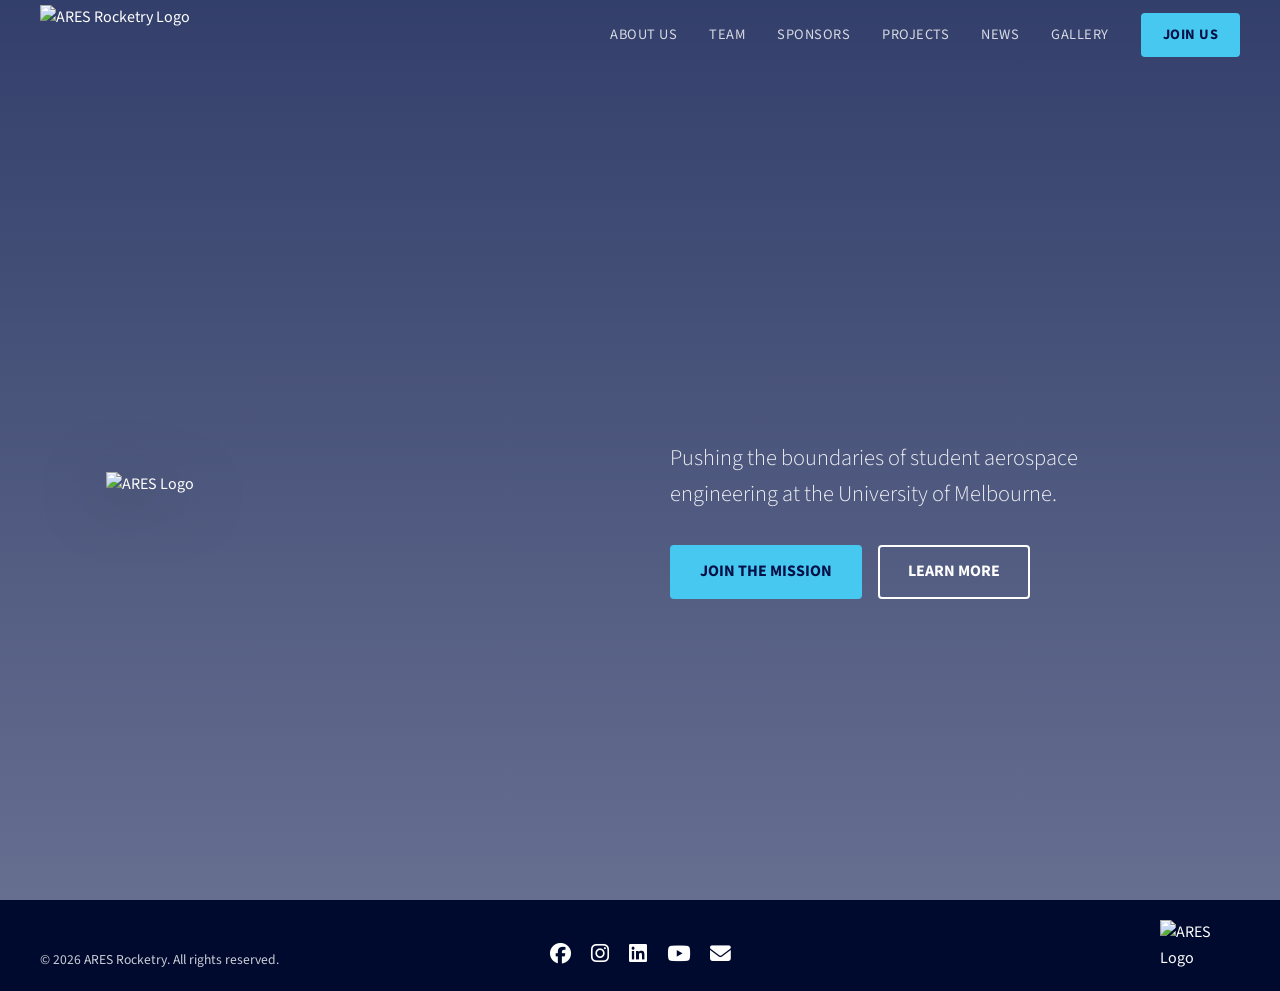
==== index.html @ e1964a57 "added favicons" ====
<!DOCTYPE html>
<html lang="en">

<head>
    <meta charset="UTF-8">
    <meta name="viewport" content="width=device-width, initial-scale=1.0">
    <title>ARES Rocketry</title>
    <meta name="description"
        content="ARES Rocketry Team at the University of Melbourne. Building high-powered rockets and pushing the boundaries of student aerospace engineering.">

    <!-- Google Fonts -->
    <link rel="preconnect" href="https://fonts.googleapis.com">
    <link rel="preconnect" href="https://fonts.gstatic.com" crossorigin>
    <link
        href="https://fonts.googleapis.com/css2?family=Fraunces:opsz,wght@9..144,300;400;600;700&family=Source+Sans+Pro:wght@300;400;600;700&display=swap"
        rel="stylesheet">

    <!-- Main Stylesheet -->
    <link rel="stylesheet" href="styles.css">

    <!-- Font Awesome -->
    <link rel="stylesheet" href="https://cdnjs.cloudflare.com/ajax/libs/font-awesome/6.5.1/css/all.min.css"
        crossorigin="anonymous" referrerpolicy="no-referrer">

    <!-- Favicon -->
    <link rel="icon" href="assets/logos/ARES LOGO-WHITE-BLUE.png" type="image/png">
</head>

<body class="home-page">

    <!-- Navigation -->
    <header class="header">
        <div class="header__container">
            <a href="/" class="logo">
                <img src="assets/ares-logo.png" alt="ARES Rocketry Logo" class="logo__img">
            </a>

            <button class="nav-toggle" aria-label="Toggle navigation"><span class="hamburger"></span></button>
            <nav class="nav">
                <ul class="nav__list">
                    <li class="nav__item"><a href="about/" class="nav__link">About Us</a></li>
                    <li class="nav__item"><a href="team/" class="nav__link">Team</a></li>
                    <li class="nav__item"><a href="sponsors/" class="nav__link">Sponsors</a></li>
                    <li class="nav__item"><a href="projects/" class="nav__link">Projects</a></li>
                    <li class="nav__item"><a href="news/" class="nav__link">News</a></li>
                    <li class="nav__item"><a href="gallery/" class="nav__link">Gallery</a></li>
                    <li class="nav__item"><a href="join/" class="nav__link btn btn--primary">Join Us</a></li>
                </ul>
            </nav>
        </div>
    </header>

    <main>
        <!-- Hero Section -->
        <section id="hero" class="hero">
            <div class="hero__background"></div>
            <div class="container hero__container">
                <div class="hero__logo">
                    <img src="assets/ares-logo.png" alt="ARES Logo" class="hero__logo-img">
                </div>
                <div class="hero__content">
                    <p class="hero__subtitle hero-animate delay-100">
                        Pushing the boundaries of student aerospace engineering at the University of Melbourne.
                    </p>
                    <div class="hero__actions">
                        <a href="join/" class="btn btn--primary hero-animate delay-200">Join the Mission</a>
                        <a href="about/" class="btn btn--outline hero-animate delay-300">Learn More</a>
                    </div>
                </div>
            </div>
        </section>
    </main>

    <footer class="footer">
        <div class="container footer__container">
            <div class="footer__copyright">
                <p>
                    &copy;
                    <script>document.write(new Date().getFullYear())</script>
                    ARES Rocketry. All rights reserved.
                </p>
            </div>

            <div class="footer__socials">
                <a href="https://www.facebook.com/unimelbARES/" target="_blank" rel="noopener" aria-label="Facebook">
                    <i class="fab fa-facebook"></i>
                </a>
                <a href="https://www.instagram.com/aresunimelb/?hl=en" target="_blank" rel="noopener"
                    aria-label="Instagram">
                    <i class="fab fa-instagram"></i>
                </a>
                <a href="https://au.linkedin.com/company/aresunimelb" target="_blank" rel="noopener"
                    aria-label="LinkedIn">
                    <i class="fab fa-linkedin"></i>
                </a>
                <a href="https://www.youtube.com/channel/UCSasWA_I84a9hVrnzslJ3YQ" target="_blank" rel="noopener"
                    aria-label="YouTube">
                    <i class="fab fa-youtube"></i>
                </a>
                <a href="mailto:ares-rocketry@unimelb.edu.au" aria-label="Email">
                    <i class="fas fa-envelope"></i>
                </a>
            </div>

            <div class="footer__logo">
                <img src="assets/ares-logo.png" alt="ARES Logo">
            </div>
        </div>
    </footer>

    <script src="script.js"></script>
</body>

</html>
---- styles.css ----
:root {
    /* Colors - University of Melbourne ARES Theme */
    --color-primary: #000f46;
    /* Deep Navy */
    --color-secondary: #46c8f0;
    /* Light Cyan/Blue */
    --color-white: #ffffff;
    --color-bg-light: #f5f7fa;
    --color-text-main: #2d2d2d;
    --color-text-muted: #555555;

    /* Typography */
    --font-heading: 'Fraunces', serif;
    --font-body: 'Source Sans Pro', sans-serif;

    /* Spacing */
    --spacing-sm: 8px;
    --spacing-md: 16px;
    --spacing-lg: 32px;
    --spacing-xl: 64px;

    /* Border Radius */
    --radius-sm: 4px;
    --radius-md: 8px;

    /* Shadows */
    --shadow-card: 0 4px 12px rgba(0, 0, 0, 0.08);
    --shadow-hover: 0 8px 24px rgba(0, 0, 0, 0.12);
}

/* Reset & Global */
* {
    box-sizing: border-box;
    margin: 0;
    padding: 0;
}

html {
    scroll-behavior: smooth;
    height: 100%;
}

body {
    font-family: var(--font-body);
    background-color: var(--color-white);
    color: var(--color-text-main);
    line-height: 1.6;
    overflow-x: hidden;
    min-height: 100%;
    display: flex;
    flex-direction: column;
}

main {
    flex: 1;
}

img {
    max-width: 100%;
    display: block;
}

a {
    text-decoration: none;
    color: inherit;
    transition: color 0.2s ease;
}

ul {
    list-style: none;
}

/* Typography */
h1,
h2,
h3,
h4,
h5,
h6 {
    font-family: var(--font-heading);
    font-weight: 700;
    color: var(--color-primary);
    margin-bottom: var(--spacing-md);
}

h1 {
    font-size: 3.5rem;
    line-height: 1.1;
}

h2 {
    font-size: 2.5rem;
    text-align: center;
    position: relative;
    padding-bottom: var(--spacing-sm);
}

h2::after {
    content: '';
    display: block;
    width: 60px;
    height: 3px;
    background: var(--color-secondary);
    margin: var(--spacing-sm) auto 0;
}

p {
    margin-bottom: var(--spacing-md);
    color: var(--color-text-muted);
}

/* Layout Utilities */
.container {
    width: 90%;
    max-width: 1100px;
    margin: 0 auto;
    padding: 0 var(--spacing-md);
}

.section {
    padding: var(--spacing-xl) 0;
}

.section:nth-child(even) {
    background-color: var(--color-bg-light);
}

/* Header */
.header {
    position: sticky;
    top: 0;
    left: 0;
    width: 100%;
    z-index: 1000;
    background: var(--color-primary);
    color: var(--color-white);
    box-shadow: 0 2px 10px rgba(0, 0, 0, 0.1);
}

.header__container {
    display: flex;
    justify-content: space-between;
    align-items: center;
    height: 70px;
    padding: 0 40px;
    max-width: none;
    width: 100%;
}

/* Logo Dropdown */
.logo {
    display: block;
    cursor: pointer;
    flex-shrink: 0;
}

.logo__img {
    height: 60px;
    width: auto;
    display: block;
    border-radius: 0;
    /* hard reset */
    background: none;
    /* remove badge background */
    padding: 0;
    /* remove badge padding */
}


/* Header brand group - not used in new design */
.header__brand-group {
    display: none;
}

.extra-menu-container,
.extra-menu-btn,
.extra-dropdown-menu {
    display: none;
}

/* Navigation list */
.nav__list {
    display: flex;
    height: 70px;
}

.nav__item {
    height: 100%;
    display: flex;
    align-items: center;
}

.nav__link {
    padding: 0 var(--spacing-md);
    height: 100%;
    display: flex;
    align-items: center;
    font-weight: 400;
    font-size: 0.9rem;
    text-transform: uppercase;
    letter-spacing: 0.5px;
    color: rgba(255, 255, 255, 0.8);
    transition: background 0.3s ease, color 0.3s ease;
}

.nav__link:hover {
    background: rgba(255, 255, 255, 0.1);
    color: var(--color-white);
}

/* Active page highlight */
.nav__link.active {
    color: var(--color-white);
    border-bottom: 2px solid var(--color-secondary);
}

/* Special styling for Join Us button in nav */
.nav__link.btn {
    background: var(--color-secondary);
    color: var(--color-primary);
    height: auto;
    padding: 8px 20px;
    border-radius: var(--radius-sm);
    margin-left: var(--spacing-md);
}

.nav__link.btn:hover {
    background: #fff;
}

/* Mobile Nav Toggle */
.nav-toggle {
    display: none;
    background: none;
    border: none;
    cursor: pointer;
    padding: var(--spacing-sm);
}

.hamburger {
    display: block;
    width: 24px;
    height: 2px;
    background: var(--color-white);
    position: relative;
    transition: background 0.3s;
}

.hamburger::before,
.hamburger::after {
    content: '';
    position: absolute;
    width: 100%;
    height: 2px;
    background: var(--color-white);
    left: 0;
    transition: top 0.3s, transform 0.3s;
}

.hamburger::before {
    top: -6px;
}

.hamburger::after {
    top: 6px;
}

/* Buttons */
.btn {
    display: inline-block;
    padding: 12px 28px;
    border-radius: var(--radius-sm);
    font-family: var(--font-body);
    font-weight: 700;
    text-transform: uppercase;
    cursor: pointer;
    transition: all 0.3s ease;
    border: 2px solid transparent;
    text-align: center;
}

.btn--primary {
    background: var(--color-secondary);
    color: var(--color-primary);
}

.btn--primary:hover {
    background: #3bb0d6;
    color: var(--color-white);
}

.btn--large {
    padding: 14px 34px;
    font-size: 1.1rem;
}

.btn--outline {
    background: transparent;
    border-color: var(--color-white);
    color: var(--color-white);
}

.btn--outline:hover {
    background: var(--color-white);
    color: var(--color-primary);
}

/* Hero Section */
.hero {
    height: 100vh;
    min-height: 100vh;
    display: flex;
    align-items: center;
    position: relative;
    background: linear-gradient(rgba(0, 15, 70, 0.8), rgba(0, 15, 70, 0.6)), url('assets/ARES Photos/clean_florence.png');
    background-size: cover;
    background-position: center;
    background-attachment: fixed;
    color: var(--color-white);
    margin-top: -70px;
    padding-top: 70px;
}

.hero__container {
    display: flex;
    align-items: center;
    justify-content: space-between;
    gap: var(--spacing-xl);
    width: 100%;
}

.hero__content {
    max-width: 600px;
    margin-top: 70px;
    flex: 1;
}

.hero__logo {
    flex-shrink: 0;
    display: flex;
    align-items: center;
    justify-content: center;
}

.hero__logo-img {
    width: 500px;
    height: auto;
    filter: drop-shadow(0 10px 30px rgba(0, 0, 0, 0.5));
}

.hero__title {
    color: var(--color-white);
    margin-bottom: var(--spacing-md);
    text-shadow: 0 2px 4px rgba(0, 0, 0, 0.3);
}

.hero__subtitle {
    font-size: 1.4rem;
    color: rgba(255, 255, 255, 0.9);
    margin-bottom: var(--spacing-lg);
    font-weight: 300;
}

.hero__actions {
    display: flex;
    gap: var(--spacing-md);
}

/* About Section */
.about__grid {
    display: grid;
    grid-template-columns: 1fr 1fr;
    gap: var(--spacing-xl);
    align-items: center;
}

.about__visual img {
    border-radius: var(--radius-md);
    box-shadow: var(--shadow-card);
}

/* Team Section */
.grid-4-col {
    display: grid;
    grid-template-columns: repeat(4, 1fr);
    gap: var(--spacing-lg);
}

@media (max-width: 900px) {
    .grid-4-col {
        grid-template-columns: repeat(2, 1fr);
    }
}

@media (max-width: 600px) {
    .grid-4-col {
        grid-template-columns: 1fr;
    }
}

.team__grid {
    display: grid;
    grid-template-columns: repeat(auto-fit, minmax(280px, 1fr));
    gap: var(--spacing-lg);
}

/* Team Cards */
.team-card {
    background: var(--color-white);
    border-radius: var(--radius-md);
    overflow: hidden;
    box-shadow: 0 4px 12px rgba(0, 0, 0, 0.1);
    transition: transform 0.3s, box-shadow 0.3s;
    display: flex;
    flex-direction: column;
}

.team-card:hover {
    transform: translateY(-5px);
    box-shadow: 0 8px 20px rgba(0, 0, 0, 0.15);
}

.team-card__image-placeholder {
    width: 100%;
    aspect-ratio: 3 / 4;
    background: linear-gradient(135deg, #667eea 0%, #764ba2 100%);
    display: flex;
    align-items: center;
    justify-content: center;
    position: relative;
    overflow: hidden;
}

.team-card__image-placeholder::before {
    content: '';
    position: absolute;
    width: 100%;
    height: 100%;
    background: rgba(255, 255, 255, 0.1);
}

.team-card__name {
    font-size: 1.25rem;
    font-weight: 700;
    margin: 20px 20px 8px 20px;
    color: var(--color-text-dark);
    text-align: center;
}

.team-card__role {
    font-size: 0.95rem;
    color: var(--color-primary);
    font-weight: 600;
    margin: 0 20px 20px 20px;
    text-align: center;
    text-transform: uppercase;
    letter-spacing: 0.5px;
}

/* Sponsors Section */
.sponsors__grid {
    display: grid;
    grid-template-columns: repeat(auto-fit, minmax(180px, 1fr));
    gap: var(--spacing-lg);
    align-items: center;
    max-width: 900px;
    margin: 0 auto;
}

.sponsor-logo {
    height: 100px;
    background: var(--color-white);
    display: flex;
    align-items: center;
    justify-content: center;
    border: 1px solid #eee;
    border-radius: var(--radius-md);
    color: #ccc;
    font-weight: bold;
    transition: border-color 0.3s;
}

.sponsor-logo:hover {
    border-color: var(--color-secondary);
}

/* Join Section */
.join {
    background: var(--color-white);
    padding-top: 120px;
}

.join .section__title {
    color: var(--color-primary);
    margin-bottom: 30px;
}


/* Join Page Styles */
.join__card {
    max-width: 900px;
    margin: 0 auto;
    padding: 50px;
    background: var(--color-white);
    text-align: left;
}


.join__card .intro-text {
    font-size: 1.1rem;
    line-height: 1.8;
    margin-bottom: 40px;
}

.join__card h2 {
    color: var(--color-primary);
    margin-top: 40px;
    margin-bottom: 20px;
    font-size: 1.8rem;
}

.recruitment-steps {
    margin: 20px 0 20px 30px;
    line-height: 1.8;
}

.recruitment-steps li {
    margin-bottom: 12px;
    font-weight: 500;
}

.eligibility-list {
    margin: 20px 0 20px 30px;
    line-height: 1.8;
}

.eligibility-list li {
    margin-bottom: 12px;
}

.alternative-options {
    margin-top: 30px;
    display: grid;
    gap: 25px;
}

.option-card {
    background: var(--color-bg-light);
    padding: 25px;
    border-radius: var(--radius-md);
    border-left: 4px solid var(--color-secondary);
}

.option-card h3 {
    color: var(--color-primary);
    margin-bottom: 12px;
    font-size: 1.3rem;
}

.option-card p {
    margin: 0;
    line-height: 1.7;
}

.option-card a {
    color: var(--color-primary);
    font-weight: 600;
    text-decoration: underline;
}

.option-card a:hover {
    color: var(--color-secondary);
}

/* Footer */
/* Footer */
.footer {
    background: #000a2e;
    /* Darker Navy */
    color: var(--color-white);
    padding: 20px 0;
}

.footer__container {
    display: flex;
    justify-content: space-between;
    align-items: flex-end;
    gap: var(--spacing-lg);
    max-width: none;
    width: 100%;
    padding: 0 40px;
}

.footer__copyright {
    align-self: flex-end;
    flex: 1;
}

.footer__copyright p {
    margin: 0;
    font-size: 0.85rem;
    color: rgba(255, 255, 255, 0.8);
}

.footer__socials {
    display: flex;
    gap: 20px;
    align-items: center;
    flex-shrink: 0;
}

.footer__socials a {
    color: var(--color-white);
    font-size: 1.3rem;
    transition: color 0.3s ease, transform 0.3s ease;
    display: inline-block;
}

.footer__socials a:hover {
    color: var(--color-secondary);
    transform: scale(1.1);
}

.footer__logo {
    display: flex;
    justify-content: flex-end;
    align-items: flex-end;
    flex: 1;
}

.footer__logo img {
    width: 80px;
    height: auto;
}

/* Sub-team Blocks */
.subteam-block {
    display: grid;
    grid-template-columns: 1fr;
    gap: var(--spacing-xl);
    margin-bottom: var(--spacing-xl);
    align-items: start;
    padding: var(--spacing-lg);
    background: var(--color-white);
    border-radius: var(--radius-md);
    box-shadow: var(--shadow-card);
}

.subteam-block__content {
    grid-column: 1;
    grid-row: 1;
}

.subteam-block__image {
    grid-column: 1;
    width: 100%;
    min-height: 500px;
}

/* Support for multiple images - display below text at full width */
.subteam-block:has(.subteam-block__image:nth-child(3)) .subteam-block__image:nth-child(2) {
    grid-row: 2;
}

.subteam-block:has(.subteam-block__image:nth-child(3)) .subteam-block__image:nth-child(3) {
    grid-row: 3;
}

/* Single image layout */
.subteam-block:has(.subteam-block__image:nth-child(2):last-child) .subteam-block__image {
    grid-row: 2;
}

.subteam-block.reverse {
    direction: RTL;
}

.subteam-block.reverse .subteam-block__content {
    direction: LTR;
}

.subteam-block__content h3 {
    margin-bottom: var(--spacing-sm);
    color: var(--color-primary);
}

.subteam-leads {
    color: var(--color-secondary);
    font-style: italic;
    margin-bottom: var(--spacing-md);
}

.responsibility-list {
    list-style-type: disc;
    margin-left: 20px;
}

.responsibility-list li {
    margin-bottom: 8px;
}

.placeholder-img {
    width: 100%;
    height: 300px;
    background: #f0f0f0;
    border: 2px dashed #ddd;
    display: flex;
    align-items: center;
    justify-content: center;
    color: #999;
    font-weight: bold;
    border-radius: var(--radius-md);
}

/* Footer Fixes (Resetting previous block to match new structure if duplicates exist, ensuring cleanliness) */
/* The styles above handle the new footer structure. */

/* Responsive */
@media (max-width: 768px) {
    .subteam-block {
        grid-template-columns: 1fr;
    }

    .subteam-block.reverse {
        direction: LTR;
    }

    h1 {
        font-size: 2.5rem;
    }

    h2 {
        font-size: 2rem;
    }

    .header__container {
        padding: 0 var(--spacing-md);
    }

    .logo-dropdown-menu {
        position: static;
        box-shadow: none;
        margin-top: 0;
        padding-left: 20px;
        background: transparent;
    }

    .logo-dropdown-menu a {
        color: rgba(255, 255, 255, 0.8);
    }

    .nav-toggle {
        display: block;
    }

    .nav {
        position: fixed;
        top: 70px;
        left: 0;
        width: 100%;
        background: var(--color-primary);
        padding: 0;
        max-height: 0;
        overflow: hidden;
        transition: max-height 0.3s ease;
        border-top: 1px solid rgba(255, 255, 255, 0.1);
    }

    .nav.nav--open {
        max-height: 300px;
    }

    .nav__list {
        flex-direction: column;
        height: auto;
    }

    .nav__item {
        width: 100%;
        height: 50px;
    }

    .nav__link {
        width: 100%;
        padding: 0 var(--spacing-lg);
    }

    .nav__link.btn {
        margin: 10px var(--spacing-lg);
        text-align: center;
        width: calc(100% - 64px);
    }

    .about__grid {
        grid-template-columns: 1fr;
    }

    .footer__container {
        grid-template-columns: 1fr;
    }

    /* Hero mobile adjustments */
    .hero__container {
        flex-direction: column;
        text-align: center;
    }

    .hero__logo {
        display: flex;
        order: -1;
        margin-bottom: var(--spacing-lg);
    }

    .hero__logo-img {
        width: 350px;
        max-width: 90%;
    }

    .hero__content {
        margin-top: 0;
    }

    .hero__actions {
        justify-content: center;
        flex-wrap: wrap;
        padding-bottom: 40px;
    }

    .section.projects {
        padding: 60px 0;
    }

    .project-display {
        padding: 20px;
    }

    .project-hero {
        margin: -20px -20px 20px -20px;
        /* Pull full width (negative margin to counteract padding) */
        width: calc(100% + 40px);
        margin-bottom: 20px;
        border-radius: 8px 8px 0 0;
    }

    .project-hero img {
        height: 250px;
    }

    .project-hero-overlay {
        padding: 20px;
    }

    .project-title {
        font-size: 1.8rem;
    }

    .specs-grid {
        grid-template-columns: 1fr;
        /* Stack specs */
        gap: 15px;
    }
}

/* --- Gallery Styles --- */
.gallery-container {
    column-count: 4;
    column-gap: 20px;
    padding: 20px 0;
}

@media (max-width: 1200px) {
    .gallery-container {
        column-count: 3;
    }
}

@media (max-width: 800px) {
    .gallery-container {
        column-count: 2;
    }
}

@media (max-width: 500px) {
    .gallery-container {
        column-count: 1;
    }
}

.gallery-item {
    break-inside: avoid;
    margin-bottom: 20px;
    position: relative;
    cursor: pointer;
    overflow: hidden;
    border-radius: 8px;
    transition: transform 0.3s ease;
    box-shadow: 0 4px 6px rgba(0, 0, 0, 0.1);
}

.gallery-item img {
    width: 100%;
    height: auto;
    display: block;
    transition: transform 0.5s ease;
}

.gallery-item:hover {
    transform: translateY(-5px);
    box-shadow: 0 10px 20px rgba(0, 0, 0, 0.15);
}

.gallery-item:hover img {
    transform: scale(1.03);
}

/* Lightbox styles */
.lightbox {
    position: fixed;
    top: 0;
    left: 0;
    width: 100%;
    height: 100%;
    background: rgba(0, 0, 0, 0.9);
    display: flex;
    justify-content: center;
    align-items: center;
    z-index: 2000;
    opacity: 0;
    pointer-events: none;
    transition: opacity 0.3s ease;
}

.lightbox.active {
    opacity: 1;
    pointer-events: auto;
}

.lightbox img {
    max-width: 90%;
    max-height: 90%;
    border-radius: 4px;
    box-shadow: 0 0 20px rgba(0, 0, 0, 0.5);
    object-fit: contain;
}

.lightbox-close {
    position: absolute;
    top: 20px;
    right: 30px;
    color: white;
    font-size: 40px;
    cursor: pointer;
    background: none;
    border: none;
    padding: 10px;
    line-height: 1;
    transition: color 0.3s ease;
}

.lightbox-close:hover {
    color: var(--color-secondary);
}

/* Footer mobile adjustments - inside existing @media (max-width: 768px) */
@media (max-width: 768px) {
    .footer__container {
        flex-direction: column;
        gap: var(--spacing-md);
        text-align: center;
    }

    .footer__copyright {
        order: 2;
    }

    .footer__socials {
        order: 1;
    }

    .footer__logo {
        order: 3;
        justify-content: center;
    }
}

/* Animations */
@keyframes fadeInUp {
    from {
        opacity: 0;
        transform: translateY(20px);
    }

    to {
        opacity: 1;
        transform: translateY(0);
    }
}

.animate-on-scroll {
    opacity: 0;
    transform: translateY(30px);
    transition: opacity 0.8s ease-out, transform 0.8s ease-out;
}

.animate-on-scroll.visible {
    opacity: 1;
    transform: translateY(0);
}

.hero-animate {
    opacity: 0;
    animation: fadeInUp 0.8s ease-out both;
}

.delay-100 {
    animation-delay: 0.1s;
    transition-delay: 0.1s;
}

.delay-200 {
    animation-delay: 0.2s;
    transition-delay: 0.2s;
}

.delay-300 {
    animation-delay: 0.3s;
    transition-delay: 0.3s;
}

/* Animations */
.animate-on-scroll.fadeInUp {
    animation: fadeInUp 0.8s ease-out forwards;
}

@keyframes fadeInUp {
    from {
        opacity: 0;
        transform: translateY(20px);
    }

    to {
        opacity: 1;
        transform: translateY(0);
    }
}

.animate-on-scroll {
    opacity: 0;
    /* Initially hidden */
}

.animate-on-scroll.visible {
    animation: fadeInUp 0.8s ease-out forwards;
}

.hero-animate {
    opacity: 0;
    animation: fadeInUp 0.8s ease-out both;
}

.delay-100 {
    animation-delay: 0.1s;
}

.delay-200 {
    animation-delay: 0.2s;
}

.delay-300 {
    animation-delay: 0.3s;
}

.delay-400 {
    animation-delay: 0.4s;
}

.delay-500 {
    animation-delay: 0.5s;
}

/* History Timeline Styles (Migrated from projects.html) */
.history-timeline-container {
    position: relative;
    max-width: 1100px;
    /* Increased from 900px for larger images */
    margin: 0 auto;
    padding: 40px 0;
}

.history-timeline-container::after {
    content: '';
    position: absolute;
    width: 3px;
    /* Smooth gradient transition to light blue for future section */
    background: linear-gradient(to bottom, var(--color-primary) 45%, var(--color-secondary) 100%);
    top: 0;
    bottom: 0;
    left: 50%;
    margin-left: -1.5px;
    box-shadow: 0 0 10px rgba(0, 96, 169, 0.3);
}

.history-timeline-entry {
    padding: 15px 50px;
    position: relative;
    background-color: inherit;
    width: 50%;
}

.history-timeline-entry::after {
    content: '';
    position: absolute;
    width: 50px;
    height: 25px;
    background-color: transparent;
    border-bottom: 3px solid var(--color-primary);
    top: 50%;
    transform: translateY(-50%);
    z-index: 2;
}

.history-timeline-entry.future {
    opacity: 0.85;
}

.history-timeline-entry.future::after {
    background-color: transparent;
    border-bottom: 3px dashed var(--color-secondary);
    border-right: 3px dashed var(--color-secondary);
    /* Needs to match curve side */
    height: 25px;
}

/* Specific borders for curves */
.history-timeline-entry.left::after {
    right: -1.5px;
    /* Half of center line width (3px) to align perfectly */
    border-right: 3px solid var(--color-primary);
    border-bottom-right-radius: 20px;
    border-left: none;
    border-top: none;
}

.history-timeline-entry.right::after {
    left: -1.5px;
    /* Half of center line width (3px) to align perfectly */
    border-left: 3px solid var(--color-primary);
    border-bottom-left-radius: 20px;
    border-right: none;
    border-top: none;
}

/* Future lines dashed */
.history-timeline-entry.future.left::after {
    border-right: 3px dashed var(--color-secondary);
    border-bottom: 3px dashed var(--color-secondary);
}

.history-timeline-entry.future.right::after {
    border-left: 3px dashed var(--color-secondary);
    border-bottom: 3px dashed var(--color-secondary);
}

.history-timeline-entry.future .history-content {
    border-left: none;
    /* Removed as per request */
}

.history-timeline-entry.left {
    left: 0;
    text-align: right;
    padding-right: 70px;
    /* Increase padding to accommodate curve */
}

.history-timeline-entry.right {
    left: 50%;
    padding-left: 70px;
    /* Increase padding to accommodate curve */
}

/* Remove the triangle pointers if lines go directly to box */
.history-timeline-entry.left::before,
.history-timeline-entry.right::before {
    display: none;
}

/* Timeline Images */
.timeline-image {
    padding: 15px 50px;
    position: relative;
    background-color: transparent;
    width: 50%;
    margin-top: -150px;
    /* Overlap with previous entry */
    z-index: 2;
}

.timeline-image.left {
    left: 0;
}

.timeline-image.right {
    left: 50%;
}

.timeline-image img {
    width: 100%;
    max-width: 800px;
    height: auto;
    max-height: 600px;
    object-fit: cover;
    border-radius: 8px;
    box-shadow: 0 4px 12px rgba(0, 0, 0, 0.15);
    transition: transform 0.3s ease, box-shadow 0.3s ease;
    background: white;
}

.timeline-image img:hover {
    transform: scale(1.05);
    box-shadow: 0 8px 20px rgba(0, 0, 0, 0.25);
    z-index: 3;
}

/* Update mobile styles for lines */
@media screen and (max-width: 600px) {
    .history-timeline-container::after {
        left: 31px;
        margin-left: 0;
    }

    .history-timeline-entry {
        width: 100%;
        padding-left: 70px;
        padding-right: 25px;
        text-align: left;
        /* Reset text align */
    }

    .history-timeline-entry::after {
        left: 31px;
        width: 40px;
        height: 25px;
        /* Reset to standard curve for left-aligned mobile */
        right: auto;
        border-left: 3px solid var(--color-primary);
        border-bottom-left-radius: 20px;
        border-right: none;

        /* But wait, main line is on left. Content is on right. */
        /* Curve should go from Line (Left) to Content (Right). */
        /* So it needs border-left (vertical) and border-bottom (horizontal). */
        /* And border-bottom-left-radius. */
    }

    .history-timeline-entry.left::after,
    .history-timeline-entry.right::after {
        left: 31px;
        right: auto;
        border-left: 3px solid var(--color-primary);
        border-bottom-left-radius: 20px;
        border-right: none;
        border-bottom-right-radius: 0;
    }

    .history-timeline-entry.future.left::after,
    .history-timeline-entry.future.right::after {
        border-left: 3px dashed var(--color-secondary);
        border-bottom: 3px dashed var(--color-secondary);
        border-right: none;
    }

    .history-timeline-entry.right {
        left: 0%;
    }

    /* Hide triangles on mobile too */
    .history-timeline-entry.left::before,
    .history-timeline-entry.right::before {
        display: none;
    }

    .timeline-image {
        width: 100%;
        padding-left: 70px;
        padding-right: 25px;
        left: 0%;
        margin-top: 0;
        margin-bottom: 30px;
    }

    .timeline-image.right {
        left: 0%;
    }
}
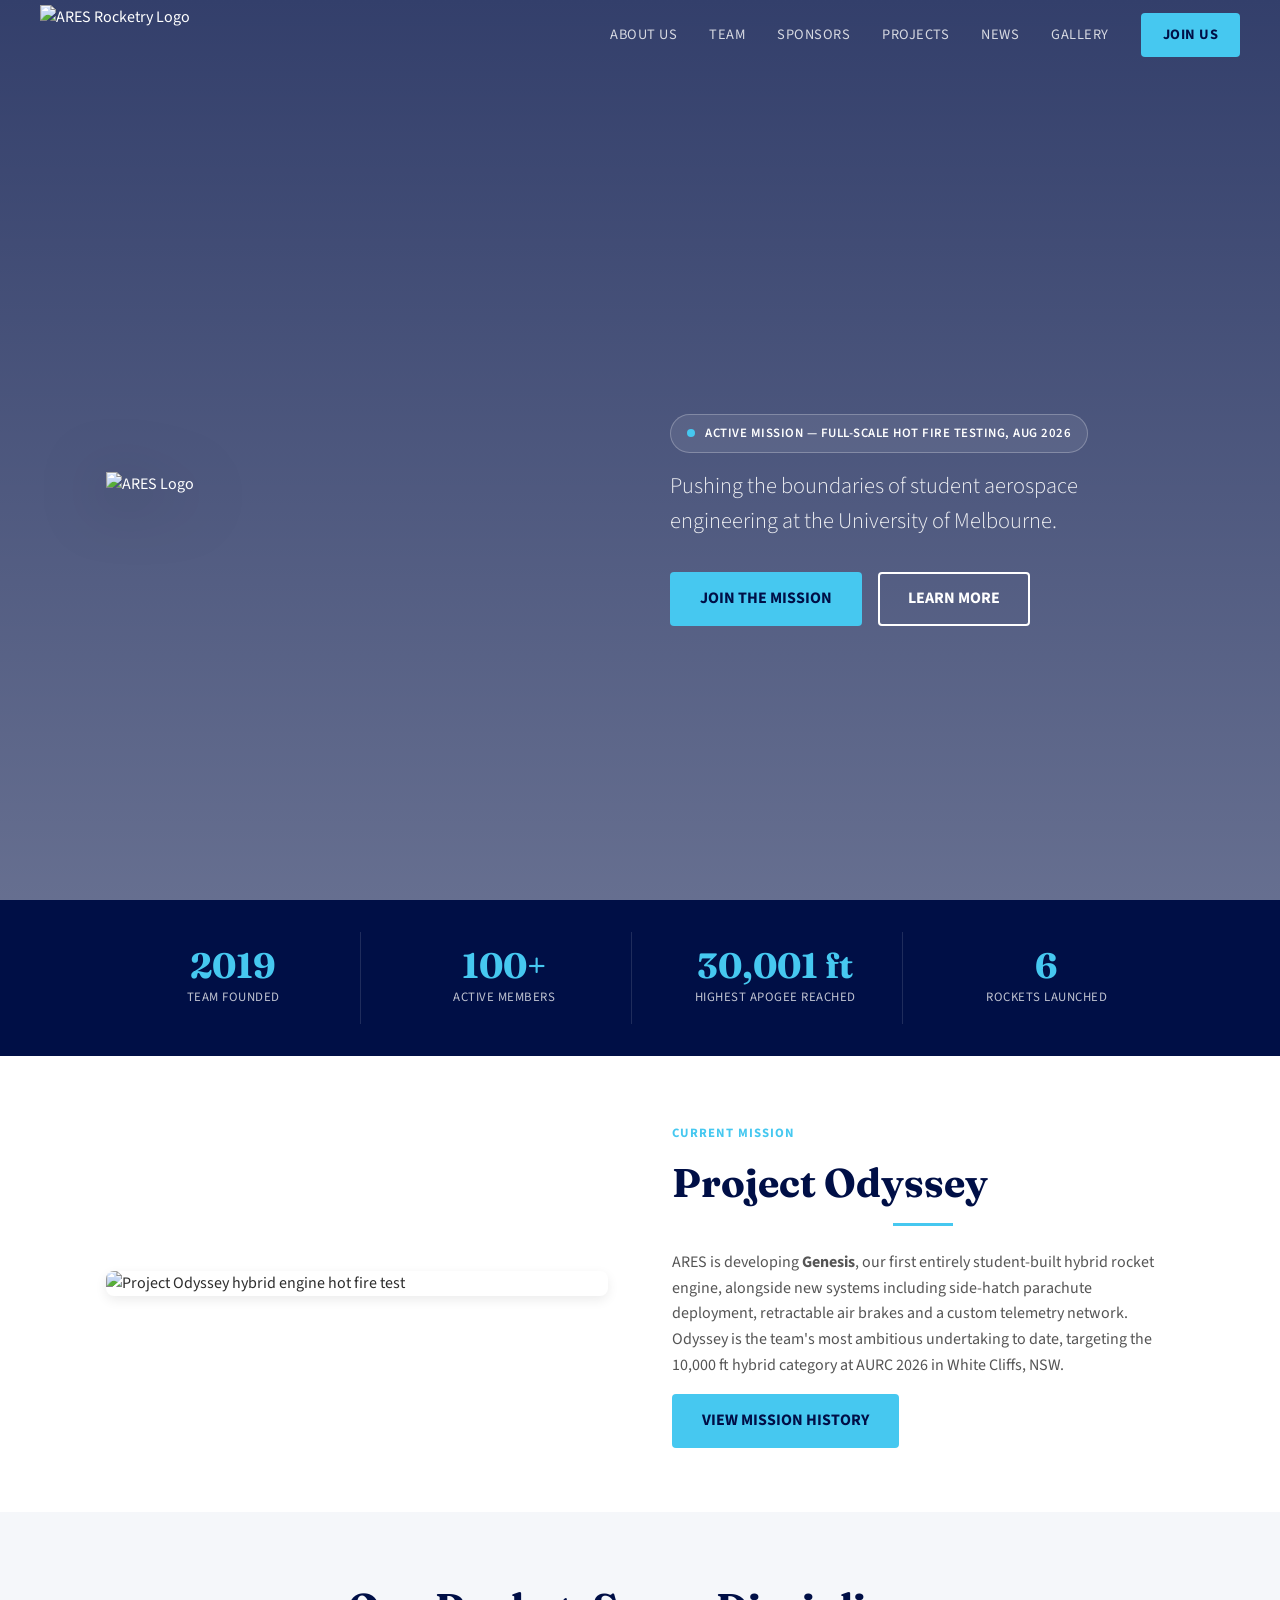
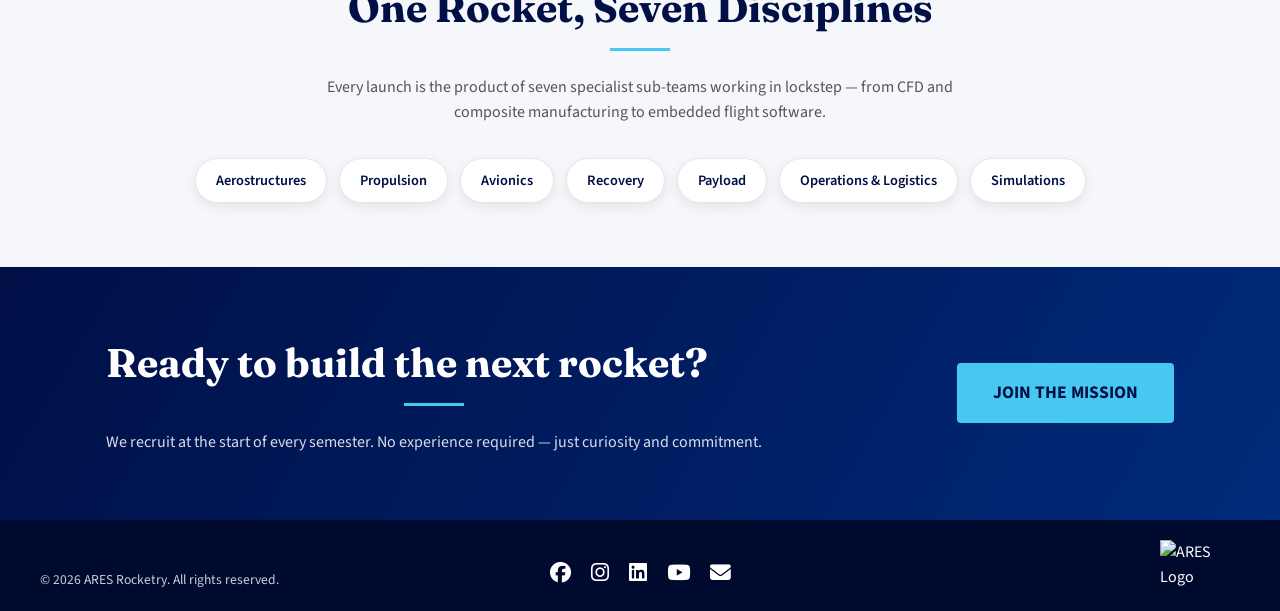
==== commit 15d57fa3: "Enhance index.html with new fonts and stats section Updated Google Fonts link to include JetBrains M" ====
--- a/index.html
+++ b/index.html
@@ -5,6 +5,14 @@
     <meta charset="UTF-8">
     <meta name="viewport" content="width=device-width, initial-scale=1.0">
     <title>ARES Rocketry</title>
+    <script type="application/ld+json">
+    {
+      "@context": "https://schema.org",
+      "@type": "WebSite",
+      "name": "ARES Rocketry",
+      "url": "https://www.aresrocketry.com/"
+    }
+    </script>
     <meta name="description"
         content="ARES Rocketry Team at the University of Melbourne. Building high-powered rockets and pushing the boundaries of student aerospace engineering.">
 
@@ -12,11 +20,13 @@
     <link rel="preconnect" href="https://fonts.googleapis.com">
     <link rel="preconnect" href="https://fonts.gstatic.com" crossorigin>
     <link
-        href="https://fonts.googleapis.com/css2?family=Fraunces:opsz,wght@9..144,300;400;600;700&family=Source+Sans+Pro:wght@300;400;600;700&display=swap"
+        href="https://fonts.googleapis.com/css2?family=Fraunces:opsz,wght@9..144,300;400;600;700&family=Source+Sans+Pro:wght@300;400;600;700&family=JetBrains+Mono:wght@400;600&display=swap"
         rel="stylesheet">
 
     <!-- Main Stylesheet -->
     <link rel="stylesheet" href="styles.css">
+    <!-- Home redesign additions -->
+    <link rel="stylesheet" href="home-redesign.css">
 
     <!-- Font Awesome -->
     <link rel="stylesheet" href="https://cdnjs.cloudflare.com/ajax/libs/font-awesome/6.5.1/css/all.min.css"
@@ -59,14 +69,94 @@
                     <img src="assets/ares-logo.png" alt="ARES Logo" class="hero__logo-img">
                 </div>
                 <div class="hero__content">
-                    <p class="hero__subtitle hero-animate delay-100">
+                    <div class="mission-status hero-animate delay-100">
+                        <span class="mission-status__dot"></span>
+                        ACTIVE MISSION — Full-Scale Hot Fire Testing, Aug 2026
+                    </div>
+                    <p class="hero__subtitle hero-animate delay-200">
                         Pushing the boundaries of student aerospace engineering at the University of Melbourne.
                     </p>
                     <div class="hero__actions">
-                        <a href="join/" class="btn btn--primary hero-animate delay-200">Join the Mission</a>
+                        <a href="join/" class="btn btn--primary hero-animate delay-300">Join the Mission</a>
                         <a href="about/" class="btn btn--outline hero-animate delay-300">Learn More</a>
                     </div>
                 </div>
+            </div>
+        </section>
+
+        <!-- Stats Strip -->
+        <section class="stats-strip">
+            <div class="container stats-strip__grid">
+                <div class="stat-card animate-on-scroll">
+                    <span class="stat-card__value">2019</span>
+                    <span class="stat-card__label">Team Founded</span>
+                </div>
+                <div class="stat-card animate-on-scroll">
+                    <span class="stat-card__value">100+</span>
+                    <span class="stat-card__label">Active Members</span>
+                </div>
+                <div class="stat-card animate-on-scroll">
+                    <span class="stat-card__value">30,001 ft</span>
+                    <span class="stat-card__label">Highest Apogee Reached</span>
+                </div>
+                <div class="stat-card animate-on-scroll">
+                    <span class="stat-card__value">6</span>
+                    <span class="stat-card__label">Rockets Launched</span>
+                </div>
+            </div>
+        </section>
+
+        <!-- Current Mission Spotlight -->
+        <section class="section mission-spotlight">
+            <div class="container mission-spotlight__grid">
+                <div class="mission-spotlight__visual animate-on-scroll">
+                    <img src="assets/thumbnails/Propulsion/propulsion_1_large.png" alt="Project Odyssey hybrid engine hot fire test">
+                </div>
+                <div class="mission-spotlight__content animate-on-scroll">
+                    <span class="eyebrow">Current Mission</span>
+                    <h2 style="text-align:left;">Project Odyssey</h2>
+                    <p>
+                        ARES is developing <strong>Genesis</strong>, our first entirely student-built hybrid rocket
+                        engine, alongside new systems including side-hatch parachute deployment, retractable air
+                        brakes and a custom telemetry network. Odyssey is the team's most ambitious undertaking to
+                        date, targeting the 10,000 ft hybrid category at AURC 2026 in White Cliffs, NSW.
+                    </p>
+                    <a href="projects/" class="btn btn--primary">View Mission History</a>
+                </div>
+            </div>
+        </section>
+
+        <!-- Sub-teams teaser -->
+        <section class="section subteams-teaser">
+            <div class="container">
+                <h2>One Rocket, Seven Disciplines</h2>
+                <p class="subteams-teaser__intro">
+                    Every launch is the product of seven specialist sub-teams working in lockstep —
+                    from CFD and composite manufacturing to embedded flight software.
+                </p>
+                <div class="subteams-teaser__grid">
+                    <a href="team/#aerostructures" class="subteam-chip animate-on-scroll">Aerostructures</a>
+                    <a href="team/#propulsion" class="subteam-chip animate-on-scroll">Propulsion</a>
+                    <a href="team/#avionics" class="subteam-chip animate-on-scroll">Avionics</a>
+                    <a href="team/#recovery" class="subteam-chip animate-on-scroll">Recovery</a>
+                    <a href="team/#payload" class="subteam-chip animate-on-scroll">Payload</a>
+                    <a href="team/#operations" class="subteam-chip animate-on-scroll">Operations &amp; Logistics</a>
+                    <a href="team/#simulations" class="subteam-chip animate-on-scroll">Simulations</a>
+                </div>
+            </div>
+        </section>
+
+        <!-- Join CTA band -->
+        <section class="cta-band">
+            <div class="container cta-band__inner">
+                <div>
+                    <h2 style="text-align:left; color:var(--color-white);">Ready to build the next rocket?</h2>
+                    <p style="color:rgba(255,255,255,0.85); margin-bottom:0;">
+                        We recruit at the start of every semester. No experience required — just curiosity and
+                        commitment.
+                    </p>
+                </div>
+                <a href="join/" class="btn btn--primary btn--large">Join the Mission</a>
             </div>
         </section>
     </main>
@@ -111,4 +201,4 @@
     <script src="script.js"></script>
 </body>
 
-</html>+</html>
--- a/home-redesign.css
+++ b/home-redesign.css
@@ -0,0 +1,191 @@
+/* =========================================================
+   HOME PAGE REDESIGN â€” additions only, does not modify
+   existing styles.css so every other page is unaffected.
+   ========================================================= */
+
+/* --- Mission status badge (hero) --- */
+.mission-status {
+    display: inline-flex;
+    align-items: center;
+    gap: 10px;
+    font-family: var(--font-body);
+    font-size: 0.8rem;
+    font-weight: 600;
+    letter-spacing: 0.5px;
+    text-transform: uppercase;
+    background: rgba(255, 255, 255, 0.08);
+    border: 1px solid rgba(255, 255, 255, 0.25);
+    color: var(--color-white);
+    padding: 8px 16px;
+    border-radius: 999px;
+    margin-bottom: var(--spacing-md);
+}
+
+.mission-status__dot {
+    width: 8px;
+    height: 8px;
+    border-radius: 50%;
+    background: var(--color-secondary);
+    box-shadow: 0 0 0 0 rgba(70, 200, 240, 0.7);
+    animation: pulse-dot 2s infinite;
+    flex-shrink: 0;
+}
+
+@keyframes pulse-dot {
+    0% {
+        box-shadow: 0 0 0 0 rgba(70, 200, 240, 0.6);
+    }
+
+    70% {
+        box-shadow: 0 0 0 8px rgba(70, 200, 240, 0);
+    }
+
+    100% {
+        box-shadow: 0 0 0 0 rgba(70, 200, 240, 0);
+    }
+}
+
+/* --- Stats strip --- */
+.stats-strip {
+    background: var(--color-primary);
+    padding: var(--spacing-lg) 0;
+}
+
+.stats-strip__grid {
+    display: grid;
+    grid-template-columns: repeat(4, 1fr);
+    gap: var(--spacing-md);
+    text-align: center;
+}
+
+.stat-card {
+    display: flex;
+    flex-direction: column;
+    gap: 4px;
+    padding: var(--spacing-md) var(--spacing-sm);
+    border-right: 1px solid rgba(255, 255, 255, 0.12);
+}
+
+.stat-card:last-child {
+    border-right: none;
+}
+
+.stat-card__value {
+    font-family: var(--font-heading);
+    font-size: 2.2rem;
+    font-weight: 700;
+    color: var(--color-secondary);
+    line-height: 1;
+}
+
+.stat-card__label {
+    font-family: var(--font-body);
+    font-size: 0.8rem;
+    letter-spacing: 0.5px;
+    text-transform: uppercase;
+    color: rgba(255, 255, 255, 0.75);
+}
+
+@media (max-width: 768px) {
+    .stats-strip__grid {
+        grid-template-columns: repeat(2, 1fr);
+    }
+
+    .stat-card {
+        border-right: none;
+        border-bottom: 1px solid rgba(255, 255, 255, 0.12);
+    }
+}
+
+/* --- Mission spotlight --- */
+.mission-spotlight__grid {
+    display: grid;
+    grid-template-columns: 1fr 1fr;
+    gap: var(--spacing-xl);
+    align-items: center;
+}
+
+.mission-spotlight__visual img {
+    width: 100%;
+    border-radius: var(--radius-md);
+    box-shadow: var(--shadow-card);
+}
+
+.eyebrow {
+    display: inline-block;
+    font-family: var(--font-body);
+    font-size: 0.8rem;
+    font-weight: 700;
+    letter-spacing: 1px;
+    text-transform: uppercase;
+    color: var(--color-secondary);
+    margin-bottom: var(--spacing-sm);
+}
+
+@media (max-width: 900px) {
+    .mission-spotlight__grid {
+        grid-template-columns: 1fr;
+    }
+
+    .mission-spotlight__visual {
+        order: -1;
+    }
+}
+
+/* --- Sub-teams teaser --- */
+.subteams-teaser__intro {
+    text-align: center;
+    max-width: 640px;
+    margin: 0 auto var(--spacing-lg);
+}
+
+.subteams-teaser__grid {
+    display: flex;
+    flex-wrap: wrap;
+    justify-content: center;
+    gap: 12px;
+}
+
+.subteam-chip {
+    display: inline-block;
+    padding: 10px 20px;
+    border-radius: 999px;
+    background: var(--color-white);
+    border: 1px solid #e2e6ec;
+    color: var(--color-primary);
+    font-weight: 600;
+    font-size: 0.9rem;
+    box-shadow: var(--shadow-card);
+    transition: transform 0.2s ease, background 0.2s ease, color 0.2s ease;
+}
+
+.subteam-chip:hover {
+    transform: translateY(-3px);
+    background: var(--color-primary);
+    color: var(--color-white);
+}
+
+/* --- Join CTA band --- */
+.cta-band {
+    background: linear-gradient(120deg, var(--color-primary), #002a7a);
+    padding: var(--spacing-xl) 0;
+}
+
+.cta-band__inner {
+    display: flex;
+    justify-content: space-between;
+    align-items: center;
+    gap: var(--spacing-lg);
+    flex-wrap: wrap;
+}
+
+@media (max-width: 700px) {
+    .cta-band__inner {
+        flex-direction: column;
+        text-align: center;
+    }
+
+    .cta-band__inner h2 {
+        text-align: center !important;
+    }
+}
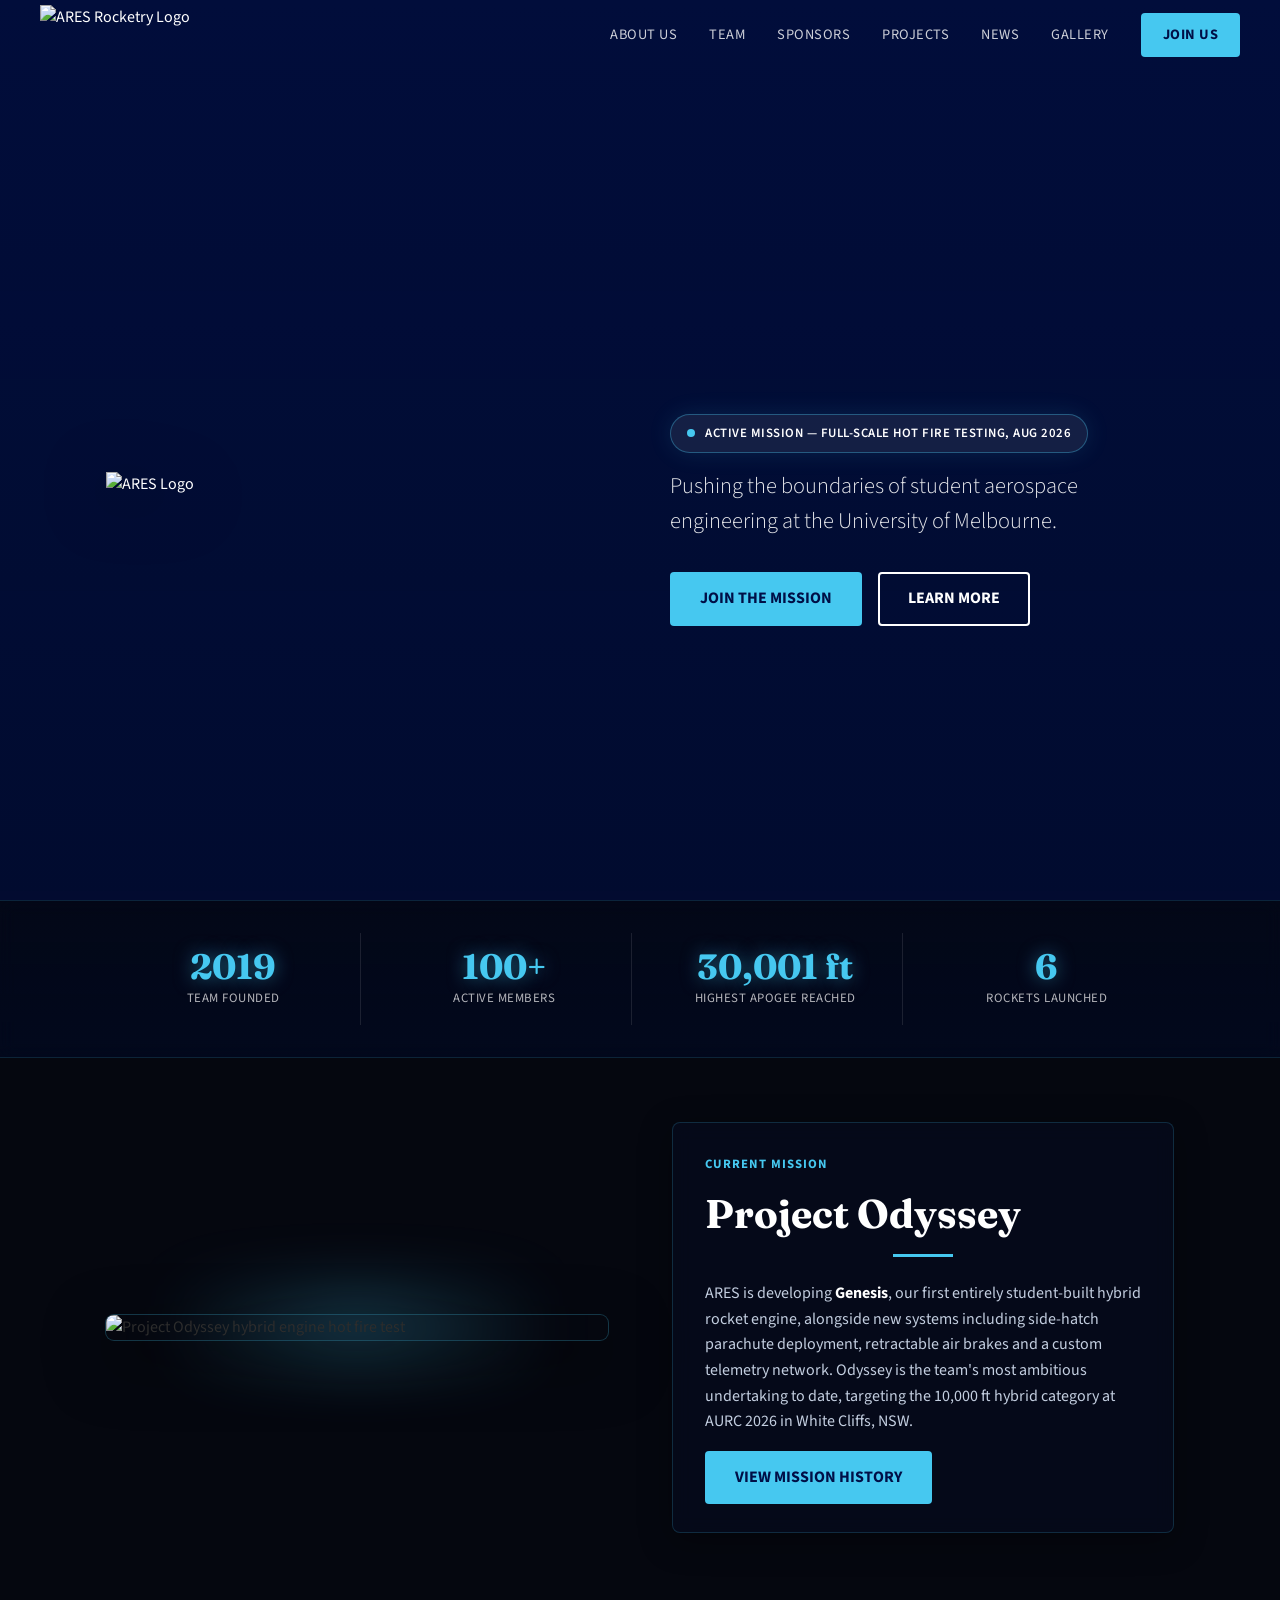
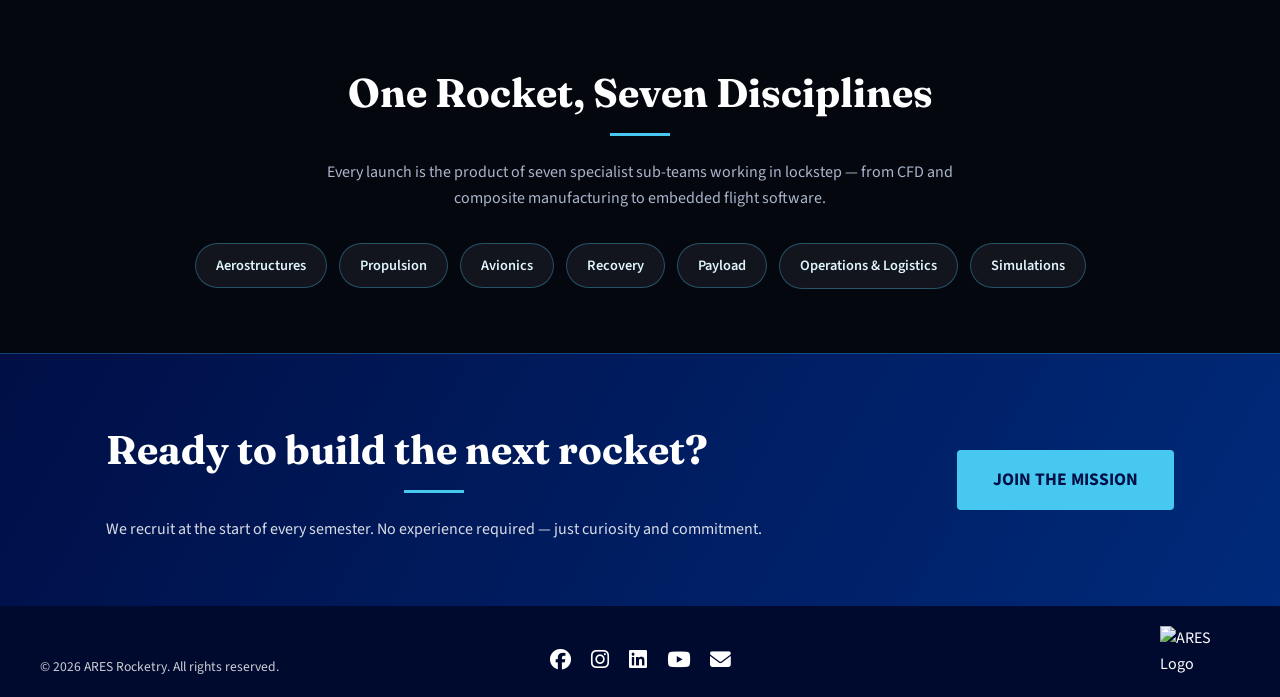
==== commit e4486e50: "Implement starfield background and animations Added starfield background and smooth scroll animation" ====
--- a/index.html
+++ b/index.html
@@ -38,6 +38,9 @@
 
 <body class="home-page">
 
+    <!-- Fixed starfield background, sits behind all content -->
+    <div id="starfield" aria-hidden="true"></div>
+
     <!-- Navigation -->
     <header class="header">
         <div class="header__container">
@@ -64,6 +67,9 @@
         <!-- Hero Section -->
         <section id="hero" class="hero">
             <div class="hero__background"></div>
+            <div class="shooting-star s1"></div>
+            <div class="shooting-star s2"></div>
+            <div class="shooting-star s3"></div>
             <div class="container hero__container">
                 <div class="hero__logo">
                     <img src="assets/ares-logo.png" alt="ARES Logo" class="hero__logo-img">
@@ -87,19 +93,19 @@
         <!-- Stats Strip -->
         <section class="stats-strip">
             <div class="container stats-strip__grid">
-                <div class="stat-card animate-on-scroll">
+                <div class="stat-card">
                     <span class="stat-card__value">2019</span>
                     <span class="stat-card__label">Team Founded</span>
                 </div>
-                <div class="stat-card animate-on-scroll">
+                <div class="stat-card">
                     <span class="stat-card__value">100+</span>
                     <span class="stat-card__label">Active Members</span>
                 </div>
-                <div class="stat-card animate-on-scroll">
+                <div class="stat-card">
                     <span class="stat-card__value">30,001 ft</span>
                     <span class="stat-card__label">Highest Apogee Reached</span>
                 </div>
-                <div class="stat-card animate-on-scroll">
+                <div class="stat-card">
                     <span class="stat-card__value">6</span>
                     <span class="stat-card__label">Rockets Launched</span>
                 </div>
@@ -109,10 +115,10 @@
         <!-- Current Mission Spotlight -->
         <section class="section mission-spotlight">
             <div class="container mission-spotlight__grid">
-                <div class="mission-spotlight__visual animate-on-scroll">
+                <div class="mission-spotlight__visual">
                     <img src="assets/thumbnails/Propulsion/propulsion_1_large.png" alt="Project Odyssey hybrid engine hot fire test">
                 </div>
-                <div class="mission-spotlight__content animate-on-scroll">
+                <div class="mission-spotlight__content">
                     <span class="eyebrow">Current Mission</span>
                     <h2 style="text-align:left;">Project Odyssey</h2>
                     <p>
@@ -135,13 +141,13 @@
                     from CFD and composite manufacturing to embedded flight software.
                 </p>
                 <div class="subteams-teaser__grid">
-                    <a href="team/#aerostructures" class="subteam-chip animate-on-scroll">Aerostructures</a>
-                    <a href="team/#propulsion" class="subteam-chip animate-on-scroll">Propulsion</a>
-                    <a href="team/#avionics" class="subteam-chip animate-on-scroll">Avionics</a>
-                    <a href="team/#recovery" class="subteam-chip animate-on-scroll">Recovery</a>
-                    <a href="team/#payload" class="subteam-chip animate-on-scroll">Payload</a>
-                    <a href="team/#operations" class="subteam-chip animate-on-scroll">Operations &amp; Logistics</a>
-                    <a href="team/#simulations" class="subteam-chip animate-on-scroll">Simulations</a>
+                    <a href="team/#aerostructures" class="subteam-chip">Aerostructures</a>
+                    <a href="team/#propulsion" class="subteam-chip">Propulsion</a>
+                    <a href="team/#avionics" class="subteam-chip">Avionics</a>
+                    <a href="team/#recovery" class="subteam-chip">Recovery</a>
+                    <a href="team/#payload" class="subteam-chip">Payload</a>
+                    <a href="team/#operations" class="subteam-chip">Operations &amp; Logistics</a>
+                    <a href="team/#simulations" class="subteam-chip">Simulations</a>
                 </div>
             </div>
         </section>
@@ -199,6 +205,13 @@
     </footer>
 
     <script src="script.js"></script>
+
+    <!-- Space theme: starfield, smooth scroll, scroll animations -->
+    <script src="https://cdn.jsdelivr.net/npm/@tsparticles/slim@3/tsparticles.slim.bundle.min.js"></script>
+    <script src="https://cdn.jsdelivr.net/npm/lenis@1.3.25/dist/lenis.min.js"></script>
+    <script src="https://cdnjs.cloudflare.com/ajax/libs/gsap/3.12.5/gsap.min.js"></script>
+    <script src="https://cdnjs.cloudflare.com/ajax/libs/gsap/3.12.5/ScrollTrigger.min.js"></script>
+    <script src="home-animations.js"></script>
 </body>
 
 </html>
--- a/home-redesign.css
+++ b/home-redesign.css
@@ -1,7 +1,89 @@
 /* =========================================================
-   HOME PAGE REDESIGN â€” additions only, does not modify
-   existing styles.css so every other page is unaffected.
+   HOME PAGE REDESIGN â€” space theme
+   Additions only, scoped to .home-page â€” does not modify
+   styles.css so every other page is unaffected.
    ========================================================= */
+
+/* --- Base: dark space canvas + fixed starfield --- */
+.home-page {
+    background: #05070f;
+}
+
+#starfield {
+    position: fixed;
+    inset: 0;
+    z-index: 0;
+    pointer-events: none;
+}
+
+#starfield canvas {
+    display: block;
+}
+
+/* Lift real content above the fixed starfield */
+.home-page main {
+    position: relative;
+    z-index: 1;
+}
+
+.home-page .footer {
+    position: relative;
+    z-index: 1;
+}
+
+/* --- Hero: floating logo + shooting stars --- */
+.hero {
+    overflow: hidden;
+}
+
+.hero__logo-img {
+    animation: float 6s ease-in-out infinite;
+}
+
+@keyframes float {
+    0%, 100% { transform: translateY(0); }
+    50% { transform: translateY(-14px); }
+}
+
+.shooting-star {
+    position: absolute;
+    top: var(--y, 20%);
+    left: var(--x, 70%);
+    width: 3px;
+    height: 3px;
+    background: #fff;
+    border-radius: 999px;
+    filter: drop-shadow(0 0 6px #fff);
+    opacity: 0;
+    animation: shoot 8s linear infinite;
+    z-index: 1;
+}
+
+.shooting-star::before {
+    content: '';
+    position: absolute;
+    top: 50%;
+    left: 0;
+    width: 90px;
+    height: 1px;
+    background: linear-gradient(90deg, rgba(255, 255, 255, 0.9), transparent);
+    transform: translateY(-50%);
+}
+
+.shooting-star.s1 { --x: 12%; --y: 16%; animation-delay: 0.5s; }
+.shooting-star.s2 { --x: 55%; --y: 8%;  animation-delay: 4s; }
+.shooting-star.s3 { --x: 82%; --y: 26%; animation-delay: 7s; }
+
+@keyframes shoot {
+    0%   { transform: translate(0, 0) rotate(-35deg); opacity: 0; }
+    3%   { opacity: 1; }
+    14%  { transform: translate(-260px, 165px) rotate(-35deg); opacity: 0; }
+    100% { opacity: 0; }
+}
+
+@media (prefers-reduced-motion: reduce) {
+    .hero__logo-img, .shooting-star, .mission-status__dot { animation: none !important; }
+}
 
 /* --- Mission status badge (hero) --- */
 .mission-status {
@@ -14,11 +96,12 @@
     letter-spacing: 0.5px;
     text-transform: uppercase;
     background: rgba(255, 255, 255, 0.08);
-    border: 1px solid rgba(255, 255, 255, 0.25);
+    border: 1px solid rgba(70, 200, 240, 0.35);
     color: var(--color-white);
     padding: 8px 16px;
     border-radius: 999px;
     margin-bottom: var(--spacing-md);
+    box-shadow: 0 0 24px rgba(70, 200, 240, 0.12);
 }
 
 .mission-status__dot {
@@ -32,22 +115,18 @@
 }
 
 @keyframes pulse-dot {
-    0% {
-        box-shadow: 0 0 0 0 rgba(70, 200, 240, 0.6);
-    }
-
-    70% {
-        box-shadow: 0 0 0 8px rgba(70, 200, 240, 0);
-    }
-
-    100% {
-        box-shadow: 0 0 0 0 rgba(70, 200, 240, 0);
-    }
-}
-
-/* --- Stats strip --- */
+    0%   { box-shadow: 0 0 0 0 rgba(70, 200, 240, 0.6); }
+    70%  { box-shadow: 0 0 0 8px rgba(70, 200, 240, 0); }
+    100% { box-shadow: 0 0 0 0 rgba(70, 200, 240, 0); }
+}
+
+/* --- Stats strip: glass panel over starfield --- */
 .stats-strip {
-    background: var(--color-primary);
+    background: linear-gradient(180deg, rgba(0, 10, 40, 0.35), rgba(0, 10, 40, 0.55));
+    backdrop-filter: blur(8px);
+    -webkit-backdrop-filter: blur(8px);
+    border-top: 1px solid rgba(70, 200, 240, 0.15);
+    border-bottom: 1px solid rgba(70, 200, 240, 0.15);
     padding: var(--spacing-lg) 0;
 }
 
@@ -63,7 +142,7 @@
     flex-direction: column;
     gap: 4px;
     padding: var(--spacing-md) var(--spacing-sm);
-    border-right: 1px solid rgba(255, 255, 255, 0.12);
+    border-right: 1px solid rgba(255, 255, 255, 0.1);
 }
 
 .stat-card:last-child {
@@ -76,6 +155,7 @@
     font-weight: 700;
     color: var(--color-secondary);
     line-height: 1;
+    text-shadow: 0 0 18px rgba(70, 200, 240, 0.5);
 }
 
 .stat-card__label {
@@ -83,21 +163,19 @@
     font-size: 0.8rem;
     letter-spacing: 0.5px;
     text-transform: uppercase;
-    color: rgba(255, 255, 255, 0.75);
+    color: rgba(255, 255, 255, 0.7);
 }
 
 @media (max-width: 768px) {
-    .stats-strip__grid {
-        grid-template-columns: repeat(2, 1fr);
-    }
-
-    .stat-card {
-        border-right: none;
-        border-bottom: 1px solid rgba(255, 255, 255, 0.12);
-    }
-}
-
-/* --- Mission spotlight --- */
+    .stats-strip__grid { grid-template-columns: repeat(2, 1fr); }
+    .stat-card { border-right: none; border-bottom: 1px solid rgba(255, 255, 255, 0.1); }
+}
+
+/* --- Mission spotlight: transparent section, glass content card --- */
+.mission-spotlight {
+    background: transparent;
+}
+
 .mission-spotlight__grid {
     display: grid;
     grid-template-columns: 1fr 1fr;
@@ -105,10 +183,45 @@
     align-items: center;
 }
 
+.mission-spotlight__visual {
+    position: relative;
+}
+
+.mission-spotlight__visual::before {
+    content: '';
+    position: absolute;
+    inset: -30px;
+    background: radial-gradient(circle, rgba(70, 200, 240, 0.25), transparent 70%);
+    filter: blur(30px);
+    z-index: -1;
+}
+
 .mission-spotlight__visual img {
     width: 100%;
     border-radius: var(--radius-md);
-    box-shadow: var(--shadow-card);
+    box-shadow: 0 0 0 1px rgba(70, 200, 240, 0.25), 0 20px 60px rgba(0, 0, 0, 0.5);
+}
+
+.mission-spotlight__content {
+    background: rgba(8, 14, 38, 0.45);
+    backdrop-filter: blur(10px);
+    -webkit-backdrop-filter: blur(10px);
+    border: 1px solid rgba(70, 200, 240, 0.18);
+    border-radius: var(--radius-md);
+    padding: 28px 32px;
+    box-shadow: 0 8px 32px rgba(0, 0, 0, 0.35);
+}
+
+.mission-spotlight__content h2 {
+    color: #fff;
+}
+
+.mission-spotlight__content p {
+    color: #c3cee0;
+}
+
+.mission-spotlight__content strong {
+    color: #fff;
 }
 
 .eyebrow {
@@ -123,20 +236,24 @@
 }
 
 @media (max-width: 900px) {
-    .mission-spotlight__grid {
-        grid-template-columns: 1fr;
-    }
-
-    .mission-spotlight__visual {
-        order: -1;
-    }
-}
-
-/* --- Sub-teams teaser --- */
+    .mission-spotlight__grid { grid-template-columns: 1fr; }
+    .mission-spotlight__visual { order: -1; }
+}
+
+/* --- Sub-teams teaser: transparent section, glass chips --- */
+.section.subteams-teaser {
+    background: transparent;
+}
+
+.subteams-teaser h2 {
+    color: #fff;
+}
+
 .subteams-teaser__intro {
     text-align: center;
     max-width: 640px;
     margin: 0 auto var(--spacing-lg);
+    color: #aab6cc;
 }
 
 .subteams-teaser__grid {
@@ -150,24 +267,26 @@
     display: inline-block;
     padding: 10px 20px;
     border-radius: 999px;
-    background: var(--color-white);
-    border: 1px solid #e2e6ec;
-    color: var(--color-primary);
+    background: rgba(255, 255, 255, 0.06);
+    border: 1px solid rgba(70, 200, 240, 0.35);
+    color: #dff4fc;
+    backdrop-filter: blur(6px);
+    -webkit-backdrop-filter: blur(6px);
     font-weight: 600;
     font-size: 0.9rem;
-    box-shadow: var(--shadow-card);
-    transition: transform 0.2s ease, background 0.2s ease, color 0.2s ease;
+    transition: transform 0.2s ease, background 0.2s ease, box-shadow 0.2s ease;
 }
 
 .subteam-chip:hover {
     transform: translateY(-3px);
-    background: var(--color-primary);
-    color: var(--color-white);
+    background: rgba(70, 200, 240, 0.18);
+    box-shadow: 0 0 20px rgba(70, 200, 240, 0.35);
 }
 
 /* --- Join CTA band --- */
 .cta-band {
     background: linear-gradient(120deg, var(--color-primary), #002a7a);
+    border-top: 1px solid rgba(70, 200, 240, 0.25);
     padding: var(--spacing-xl) 0;
 }
 
@@ -180,12 +299,6 @@
 }
 
 @media (max-width: 700px) {
-    .cta-band__inner {
-        flex-direction: column;
-        text-align: center;
-    }
-
-    .cta-band__inner h2 {
-        text-align: center !important;
-    }
-}
+    .cta-band__inner { flex-direction: column; text-align: center; }
+    .cta-band__inner h2 { text-align: center !important; }
+}
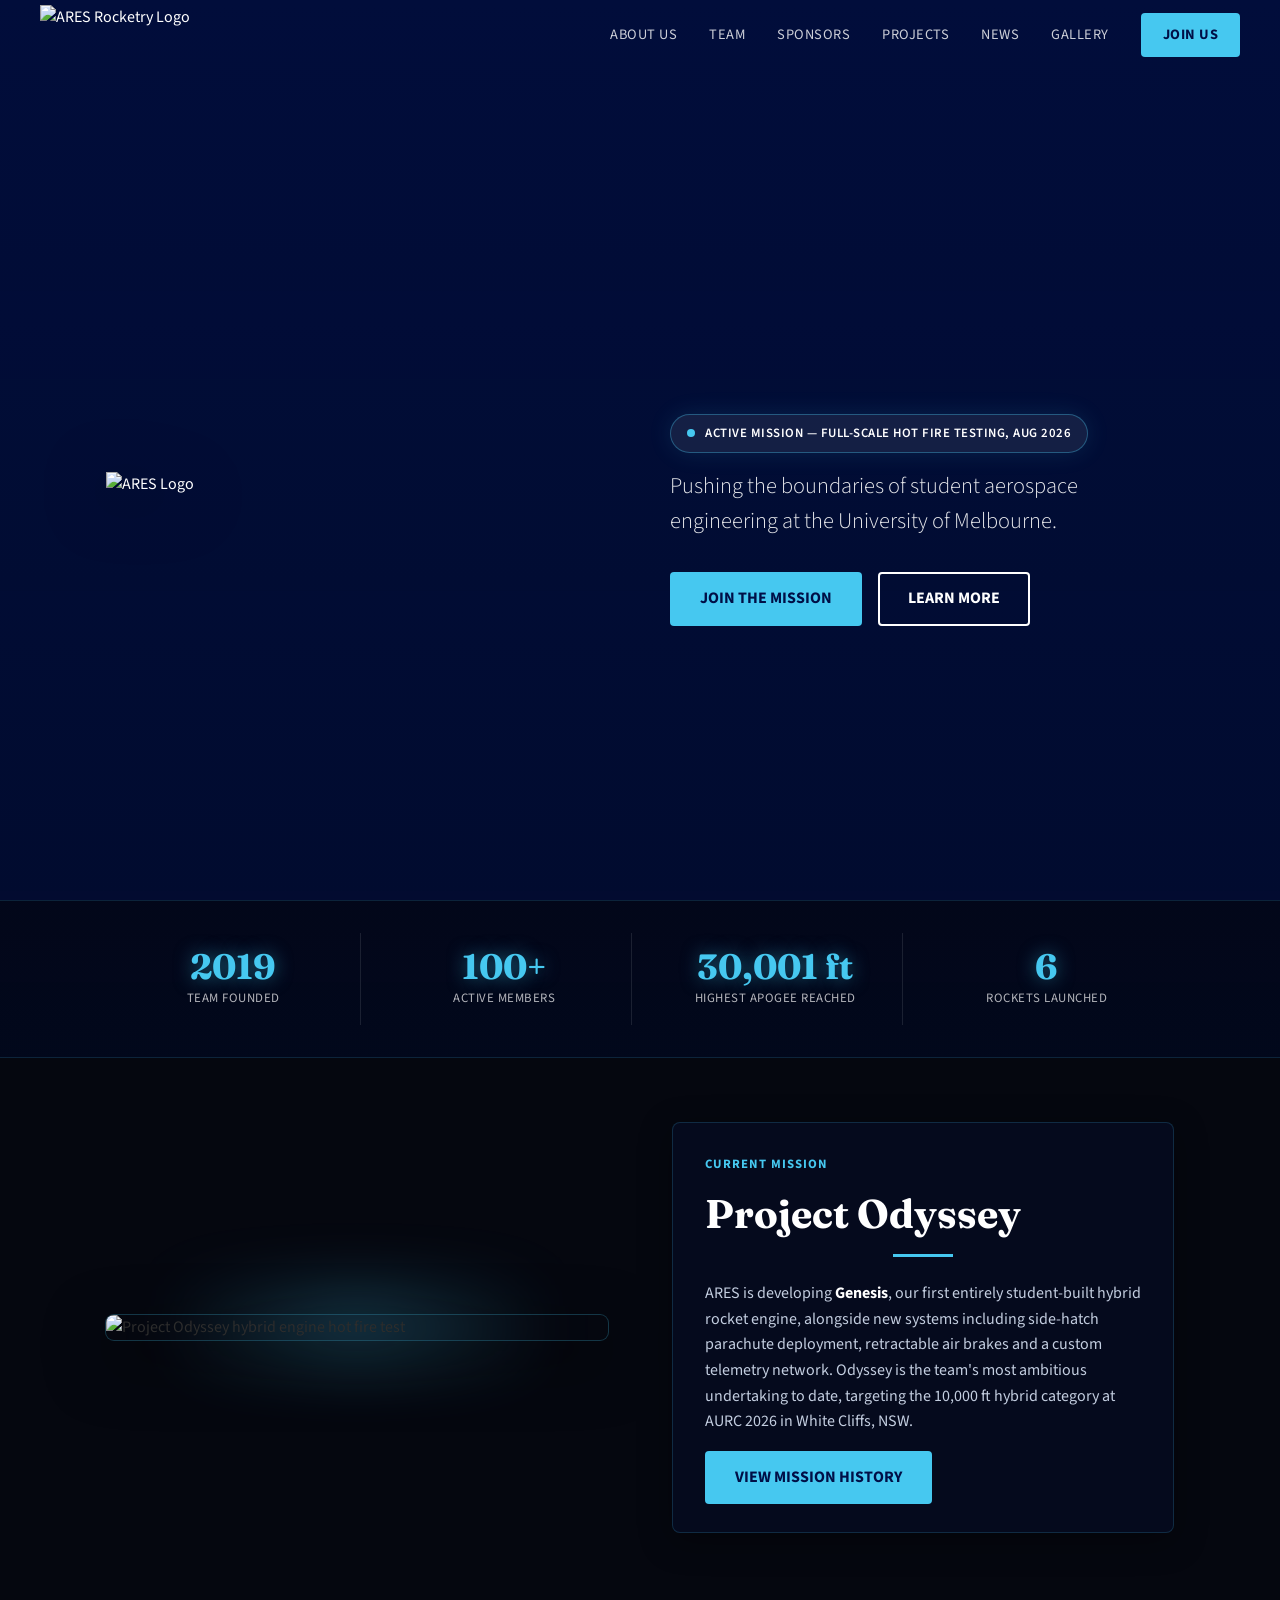
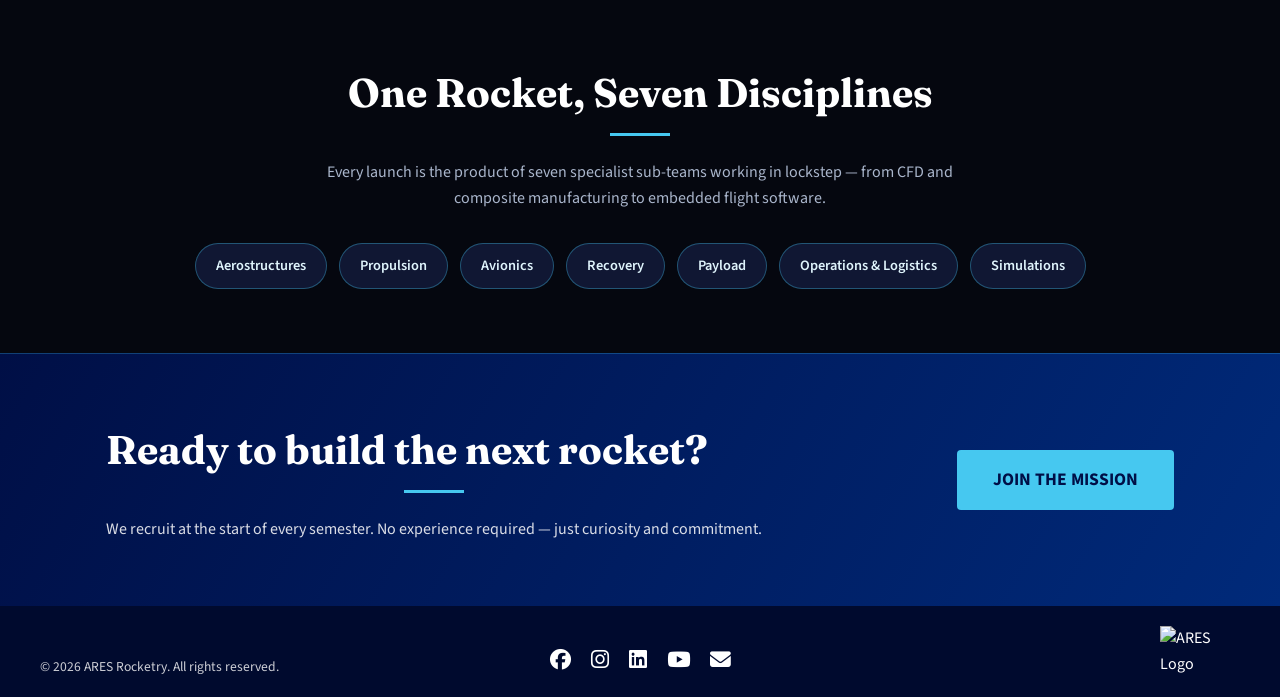
==== commit 47c73a9f: "Update tsparticles script tag in index.html" ====
--- a/index.html
+++ b/index.html
@@ -207,7 +207,7 @@
     <script src="script.js"></script>
 
     <!-- Space theme: starfield, smooth scroll, scroll animations -->
-    <script src="https://cdn.jsdelivr.net/npm/@tsparticles/slim@3/tsparticles.slim.bundle.min.js"></script>
+   <script src="https://cdn.jsdelivr.net/npm/tsparticles@2/tsparticles.bundle.min.js"></script>
     <script src="https://cdn.jsdelivr.net/npm/lenis@1.3.25/dist/lenis.min.js"></script>
     <script src="https://cdnjs.cloudflare.com/ajax/libs/gsap/3.12.5/gsap.min.js"></script>
     <script src="https://cdnjs.cloudflare.com/ajax/libs/gsap/3.12.5/ScrollTrigger.min.js"></script>
--- a/home-redesign.css
+++ b/home-redesign.css
@@ -1,6 +1,6 @@
 /* =========================================================
-   HOME PAGE REDESIGN â€” space theme
-   Additions only, scoped to .home-page â€” does not modify
+   HOME PAGE REDESIGN — space theme
+   Additions only, scoped to .home-page — does not modify
    styles.css so every other page is unaffected.
    ========================================================= */
 
@@ -8,6 +8,13 @@
 .home-page {
     background: #05070f;
 }
+
+/* Let Lenis own scroll physics — the site's base CSS turns on native
+   smooth-scroll, which fights Lenis and causes stutter. Disable it here. */
+html.lenis, html.lenis body { height: auto; }
+.lenis.lenis-smooth { scroll-behavior: auto !important; }
+.lenis.lenis-smooth [data-lenis-prevent] { overscroll-behavior: contain; }
+.lenis.lenis-stopped { overflow: hidden; }
 
 #starfield {
     position: fixed;
@@ -122,9 +129,7 @@
 
 /* --- Stats strip: glass panel over starfield --- */
 .stats-strip {
-    background: linear-gradient(180deg, rgba(0, 10, 40, 0.35), rgba(0, 10, 40, 0.55));
-    backdrop-filter: blur(8px);
-    -webkit-backdrop-filter: blur(8px);
+    background: linear-gradient(180deg, rgba(2, 8, 30, 0.75), rgba(2, 8, 30, 0.85));
     border-top: 1px solid rgba(70, 200, 240, 0.15);
     border-bottom: 1px solid rgba(70, 200, 240, 0.15);
     padding: var(--spacing-lg) 0;
@@ -203,9 +208,7 @@
 }
 
 .mission-spotlight__content {
-    background: rgba(8, 14, 38, 0.45);
-    backdrop-filter: blur(10px);
-    -webkit-backdrop-filter: blur(10px);
+    background: rgba(6, 11, 32, 0.85);
     border: 1px solid rgba(70, 200, 240, 0.18);
     border-radius: var(--radius-md);
     padding: 28px 32px;
@@ -267,11 +270,9 @@
     display: inline-block;
     padding: 10px 20px;
     border-radius: 999px;
-    background: rgba(255, 255, 255, 0.06);
+    background: rgba(18, 26, 56, 0.9);
     border: 1px solid rgba(70, 200, 240, 0.35);
     color: #dff4fc;
-    backdrop-filter: blur(6px);
-    -webkit-backdrop-filter: blur(6px);
     font-weight: 600;
     font-size: 0.9rem;
     transition: transform 0.2s ease, background 0.2s ease, box-shadow 0.2s ease;
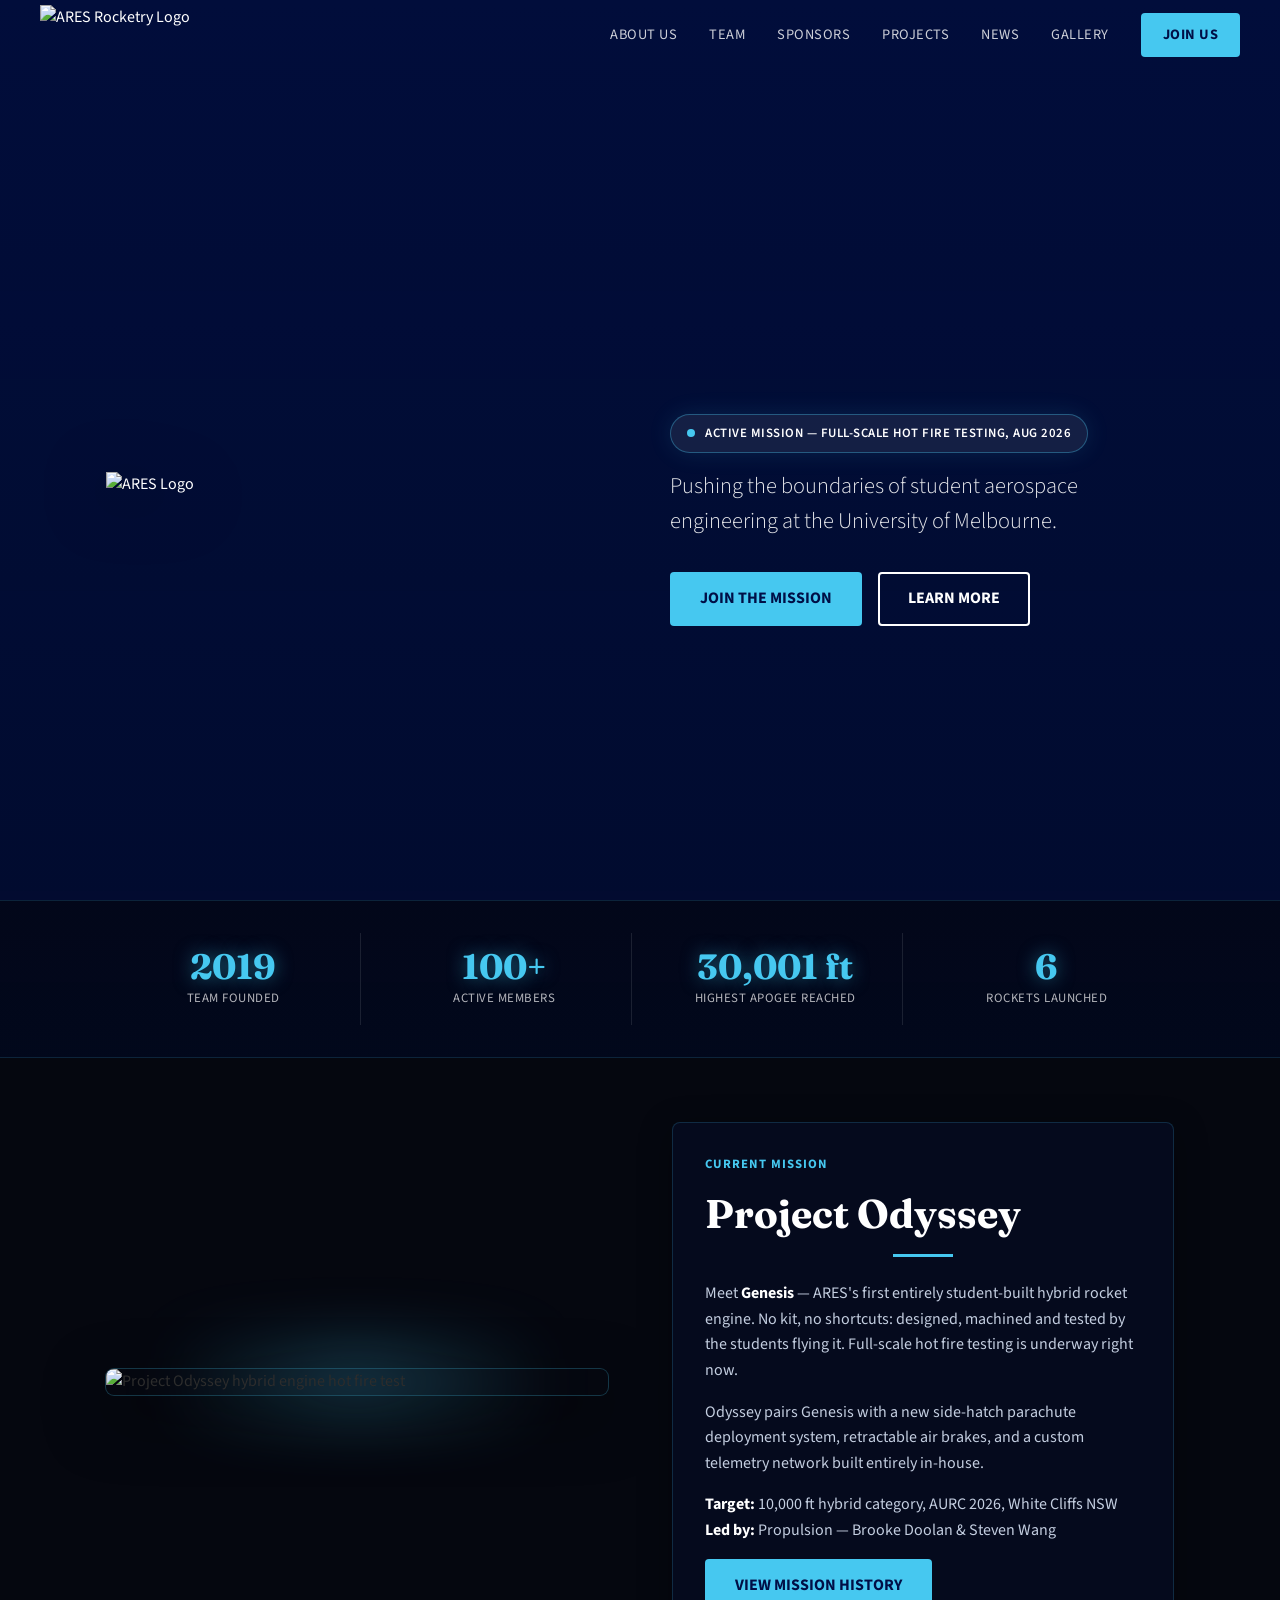
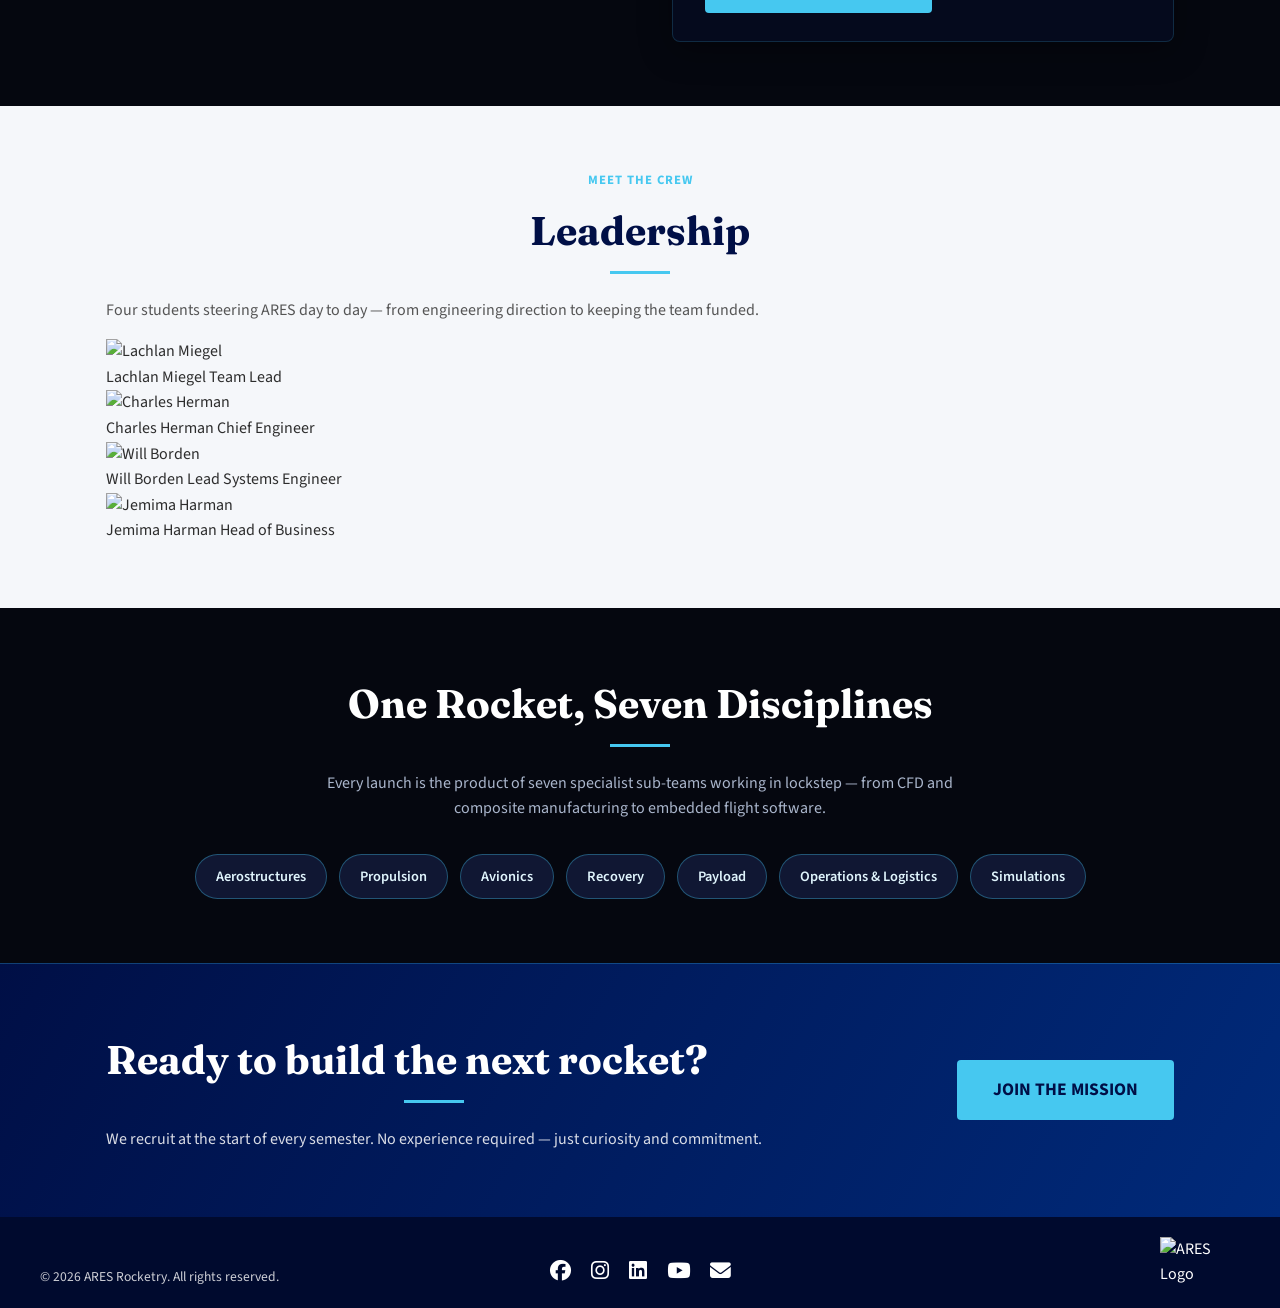
==== commit ff277a10: "Revise project details and introduce leadership team Updated project description and added crew sect" ====
--- a/index.html
+++ b/index.html
@@ -122,12 +122,52 @@
                     <span class="eyebrow">Current Mission</span>
                     <h2 style="text-align:left;">Project Odyssey</h2>
                     <p>
-                        ARES is developing <strong>Genesis</strong>, our first entirely student-built hybrid rocket
-                        engine, alongside new systems including side-hatch parachute deployment, retractable air
-                        brakes and a custom telemetry network. Odyssey is the team's most ambitious undertaking to
-                        date, targeting the 10,000 ft hybrid category at AURC 2026 in White Cliffs, NSW.
+                        Meet <strong>Genesis</strong> — ARES's first entirely student-built hybrid rocket engine.
+                        No kit, no shortcuts: designed, machined and tested by the students flying it.
+                        Full-scale hot fire testing is underway right now.
+                    </p>
+                    <p>
+                        Odyssey pairs Genesis with a new side-hatch parachute deployment system, retractable
+                        air brakes, and a custom telemetry network built entirely in-house.
+                    </p>
+                    <p class="mission-spotlight__meta">
+                        <strong>Target:</strong> 10,000 ft hybrid category, AURC 2026, White Cliffs NSW<br>
+                        <strong>Led by:</strong> Propulsion — Brooke Doolan &amp; Steven Wang
                     </p>
                     <a href="projects/" class="btn btn--primary">View Mission History</a>
+                </div>
+            </div>
+        </section>
+
+        <!-- Leadership: meet the crew -->
+        <section class="section leadership">
+            <div class="container">
+                <span class="eyebrow" style="display:block; text-align:center;">Meet the Crew</span>
+                <h2>Leadership</h2>
+                <p class="leadership__intro">
+                    Four students steering ARES day to day — from engineering direction to keeping the team funded.
+                </p>
+                <div class="leadership__grid">
+                    <a href="team/" class="leadership-card">
+                        <img src="assets/leadership/miegel-team_lead.png" alt="Lachlan Miegel" class="leadership-card__photo">
+                        <span class="leadership-card__name">Lachlan Miegel</span>
+                        <span class="leadership-card__role">Team Lead</span>
+                    </a>
+                    <a href="team/" class="leadership-card">
+                        <img src="assets/leadership/charlie-chief_eng.png" alt="Charles Herman" class="leadership-card__photo">
+                        <span class="leadership-card__name">Charles Herman</span>
+                        <span class="leadership-card__role">Chief Engineer</span>
+                    </a>
+                    <a href="team/" class="leadership-card">
+                        <img src="assets/leadership/willBorden-sys_eng.png" alt="Will Borden" class="leadership-card__photo">
+                        <span class="leadership-card__name">Will Borden</span>
+                        <span class="leadership-card__role">Lead Systems Engineer</span>
+                    </a>
+                    <a href="team/" class="leadership-card">
+                        <img src="assets/leadership/jemima-business.png" alt="Jemima Harman" class="leadership-card__photo">
+                        <span class="leadership-card__name">Jemima Harman</span>
+                        <span class="leadership-card__role">Head of Business</span>
+                    </a>
                 </div>
             </div>
         </section>
@@ -207,7 +247,7 @@
     <script src="script.js"></script>
 
     <!-- Space theme: starfield, smooth scroll, scroll animations -->
-   <script src="https://cdn.jsdelivr.net/npm/tsparticles@2/tsparticles.bundle.min.js"></script>
+    <script src="https://cdn.jsdelivr.net/npm/tsparticles@2/tsparticles.bundle.min.js"></script>
     <script src="https://cdn.jsdelivr.net/npm/lenis@1.3.25/dist/lenis.min.js"></script>
     <script src="https://cdnjs.cloudflare.com/ajax/libs/gsap/3.12.5/gsap.min.js"></script>
     <script src="https://cdnjs.cloudflare.com/ajax/libs/gsap/3.12.5/ScrollTrigger.min.js"></script>
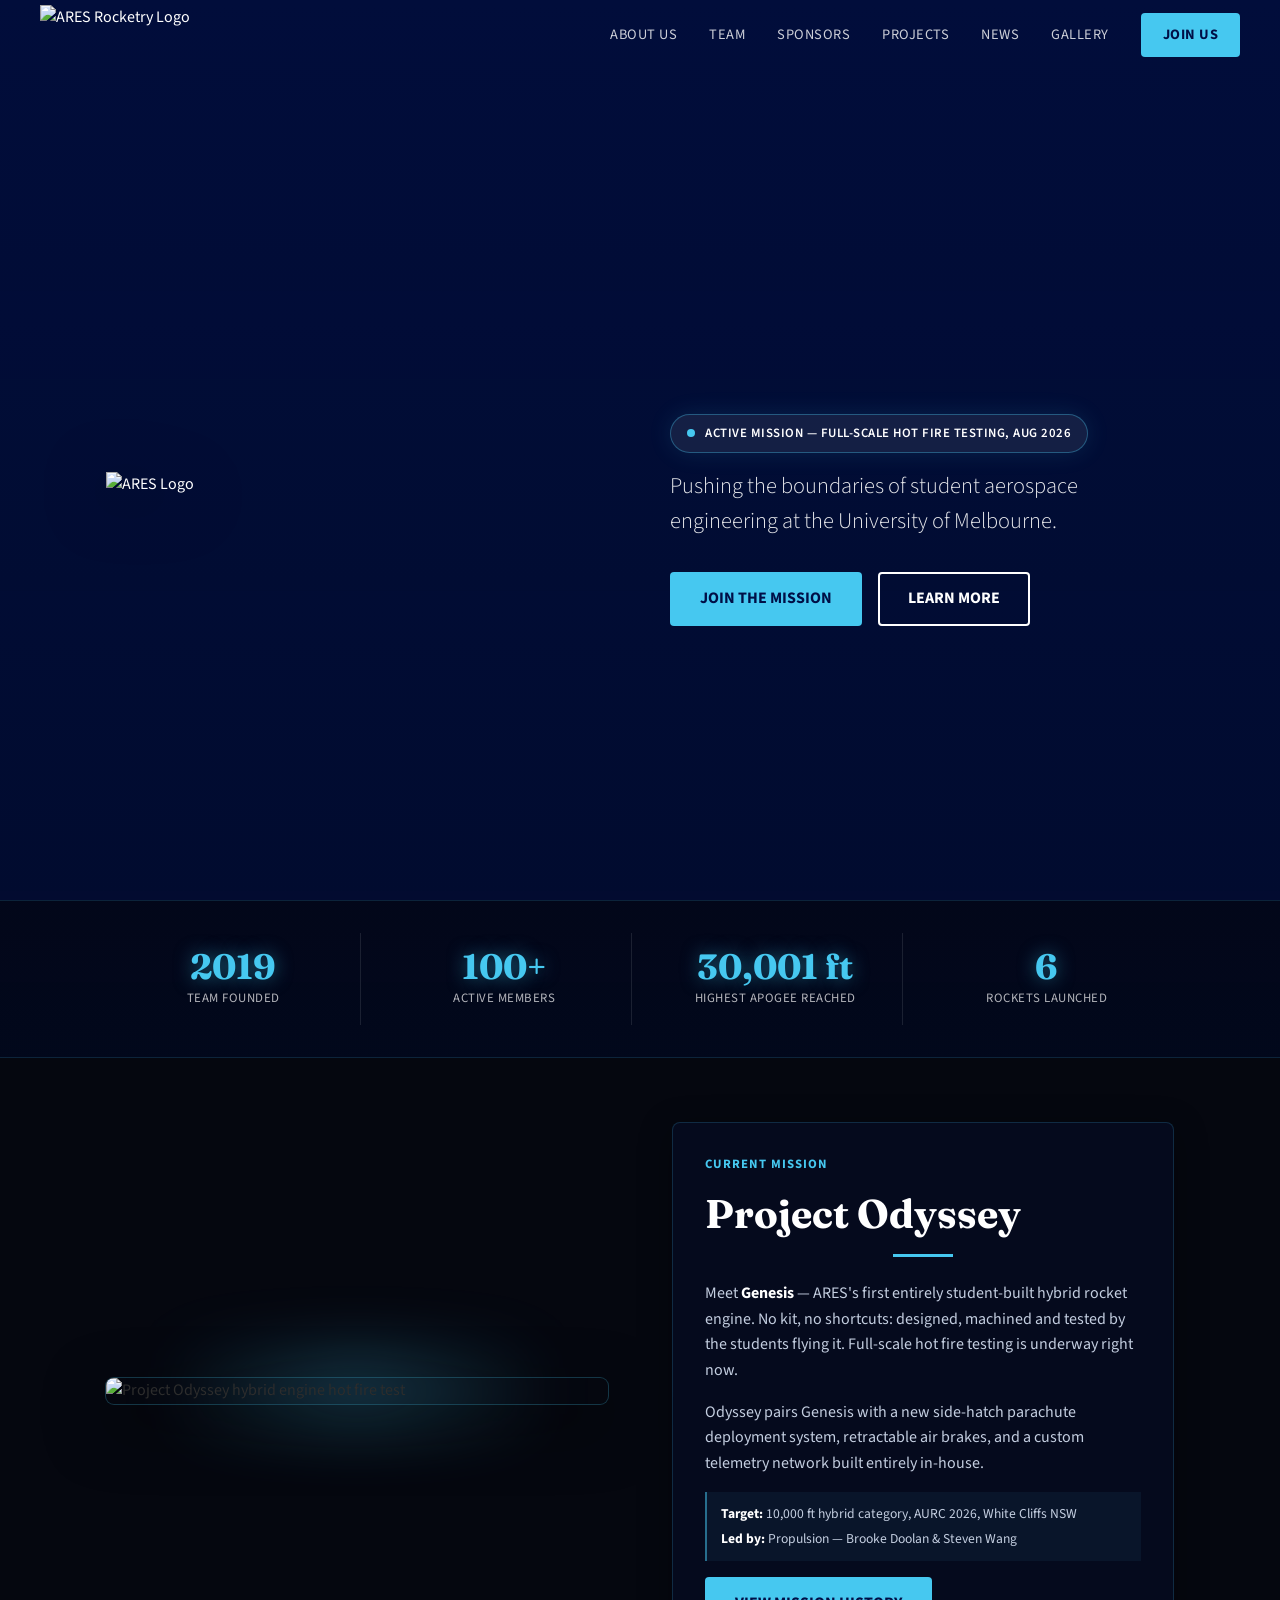
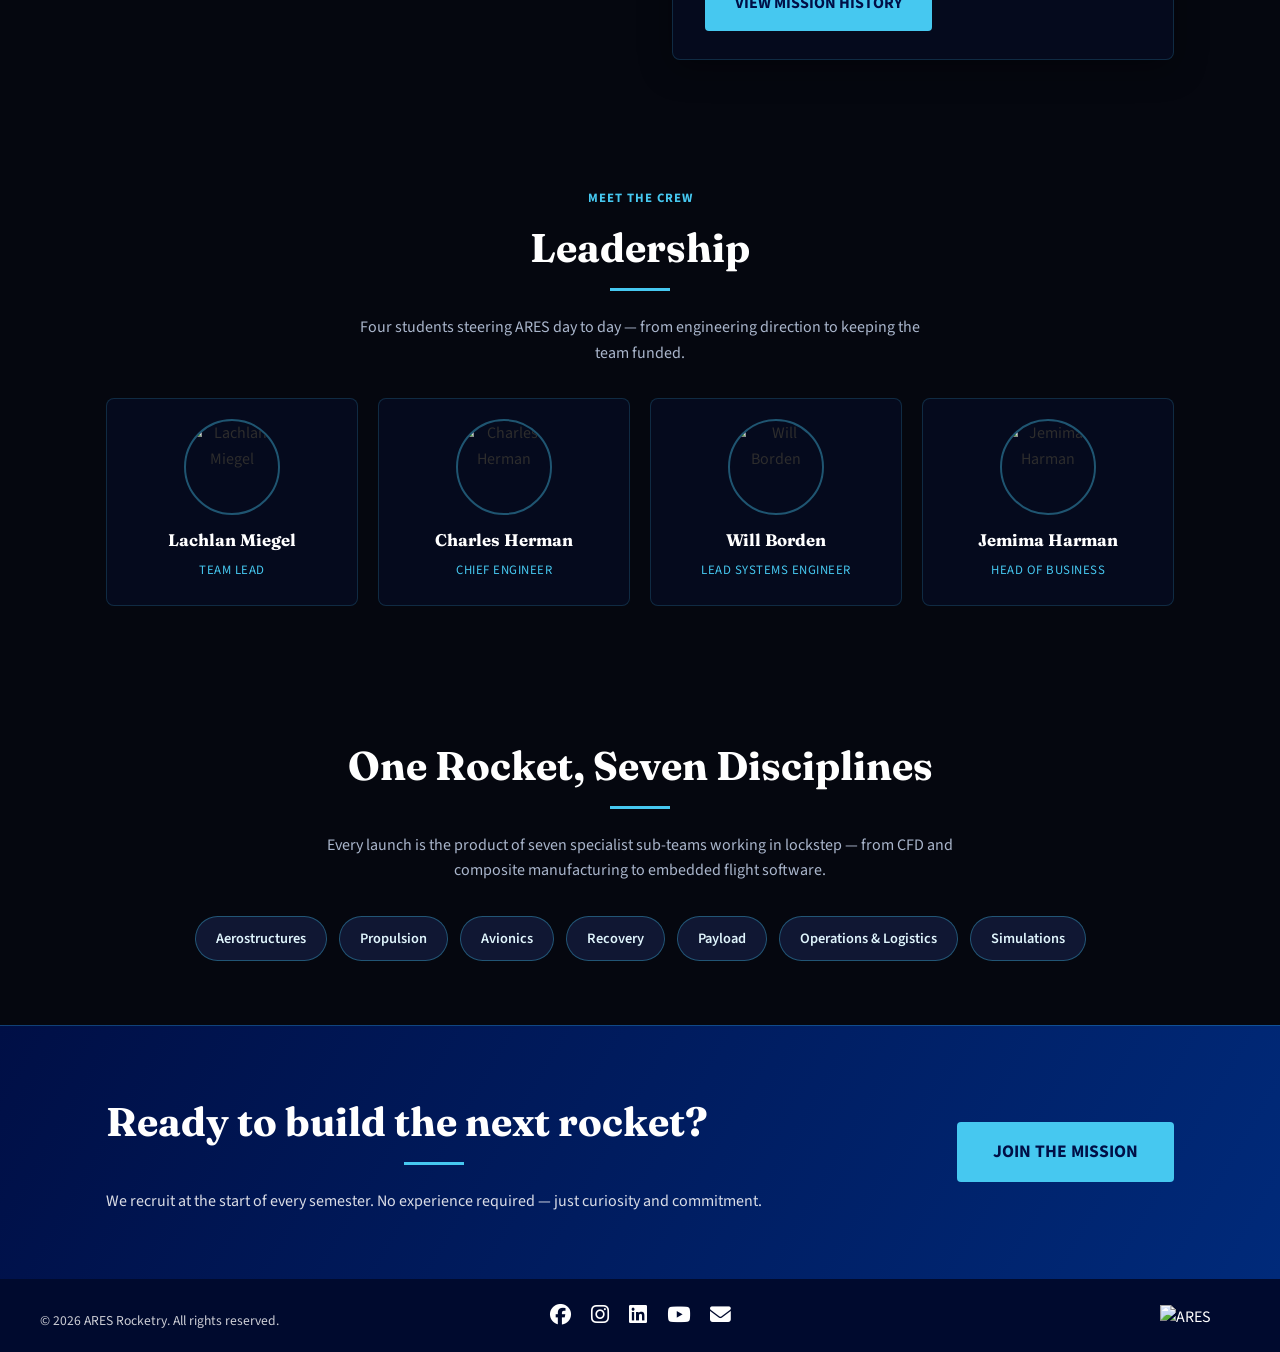
==== commit 109851e2: "Enhance image tags with loading and decoding attributes Added loading and decoding attributes to ima" ====
--- a/index.html
+++ b/index.html
@@ -116,7 +116,7 @@
         <section class="section mission-spotlight">
             <div class="container mission-spotlight__grid">
                 <div class="mission-spotlight__visual">
-                    <img src="assets/thumbnails/Propulsion/propulsion_1_large.png" alt="Project Odyssey hybrid engine hot fire test">
+                    <img src="assets/thumbnails/Propulsion/propulsion_1_large.png" alt="Project Odyssey hybrid engine hot fire test" loading="lazy" decoding="async">
                 </div>
                 <div class="mission-spotlight__content">
                     <span class="eyebrow">Current Mission</span>
@@ -149,22 +149,22 @@
                 </p>
                 <div class="leadership__grid">
                     <a href="team/" class="leadership-card">
-                        <img src="assets/leadership/miegel-team_lead.png" alt="Lachlan Miegel" class="leadership-card__photo">
+                        <img src="assets/leadership/miegel-team_lead.png" alt="Lachlan Miegel" class="leadership-card__photo" width="96" height="96" loading="lazy" decoding="async">
                         <span class="leadership-card__name">Lachlan Miegel</span>
                         <span class="leadership-card__role">Team Lead</span>
                     </a>
                     <a href="team/" class="leadership-card">
-                        <img src="assets/leadership/charlie-chief_eng.png" alt="Charles Herman" class="leadership-card__photo">
+                        <img src="assets/leadership/charlie-chief_eng.png" alt="Charles Herman" class="leadership-card__photo" width="96" height="96" loading="lazy" decoding="async">
                         <span class="leadership-card__name">Charles Herman</span>
                         <span class="leadership-card__role">Chief Engineer</span>
                     </a>
                     <a href="team/" class="leadership-card">
-                        <img src="assets/leadership/willBorden-sys_eng.png" alt="Will Borden" class="leadership-card__photo">
+                        <img src="assets/leadership/willBorden-sys_eng.png" alt="Will Borden" class="leadership-card__photo" width="96" height="96" loading="lazy" decoding="async">
                         <span class="leadership-card__name">Will Borden</span>
                         <span class="leadership-card__role">Lead Systems Engineer</span>
                     </a>
                     <a href="team/" class="leadership-card">
-                        <img src="assets/leadership/jemima-business.png" alt="Jemima Harman" class="leadership-card__photo">
+                        <img src="assets/leadership/jemima-business.png" alt="Jemima Harman" class="leadership-card__photo" width="96" height="96" loading="lazy" decoding="async">
                         <span class="leadership-card__name">Jemima Harman</span>
                         <span class="leadership-card__role">Head of Business</span>
                     </a>
@@ -239,7 +239,7 @@
             </div>
 
             <div class="footer__logo">
-                <img src="assets/ares-logo.png" alt="ARES Logo">
+                <img src="assets/ares-logo.png" alt="ARES Logo" width="120" height="40" loading="lazy" decoding="async">
             </div>
         </div>
     </footer>
--- a/home-redesign.css
+++ b/home-redesign.css
@@ -227,6 +227,83 @@
     color: #fff;
 }
 
+.mission-spotlight__meta {
+    font-size: 0.85rem;
+    line-height: 1.8;
+    padding: 10px 14px;
+    border-left: 2px solid rgba(70, 200, 240, 0.5);
+    background: rgba(70, 200, 240, 0.06);
+    margin-bottom: var(--spacing-md);
+}
+
+/* --- Leadership: meet the crew --- */
+.section.leadership {
+    background: transparent;
+}
+
+.leadership h2 {
+    color: #fff;
+}
+
+.leadership__intro {
+    text-align: center;
+    max-width: 560px;
+    margin: 0 auto var(--spacing-lg);
+    color: #aab6cc;
+}
+
+.leadership__grid {
+    display: grid;
+    grid-template-columns: repeat(4, 1fr);
+    gap: 20px;
+}
+
+.leadership-card {
+    display: flex;
+    flex-direction: column;
+    align-items: center;
+    text-align: center;
+    gap: 6px;
+    padding: 20px 14px 24px;
+    background: rgba(6, 11, 32, 0.85);
+    border: 1px solid rgba(70, 200, 240, 0.18);
+    border-radius: var(--radius-md);
+    transition: transform 0.2s ease, box-shadow 0.2s ease, border-color 0.2s ease;
+}
+
+.leadership-card:hover {
+    transform: translateY(-4px);
+    border-color: rgba(70, 200, 240, 0.5);
+    box-shadow: 0 12px 32px rgba(0, 0, 0, 0.4), 0 0 24px rgba(70, 200, 240, 0.15);
+}
+
+.leadership-card__photo {
+    width: 96px;
+    height: 96px;
+    border-radius: 50%;
+    object-fit: cover;
+    border: 2px solid rgba(70, 200, 240, 0.4);
+    margin-bottom: 6px;
+}
+
+.leadership-card__name {
+    font-family: var(--font-heading);
+    font-size: 1.05rem;
+    font-weight: 700;
+    color: #fff;
+}
+
+.leadership-card__role {
+    font-size: 0.8rem;
+    color: var(--color-secondary);
+    text-transform: uppercase;
+    letter-spacing: 0.5px;
+}
+
+@media (max-width: 700px) {
+    .leadership__grid { grid-template-columns: repeat(2, 1fr); }
+}
+
 .eyebrow {
     display: inline-block;
     font-family: var(--font-body);
